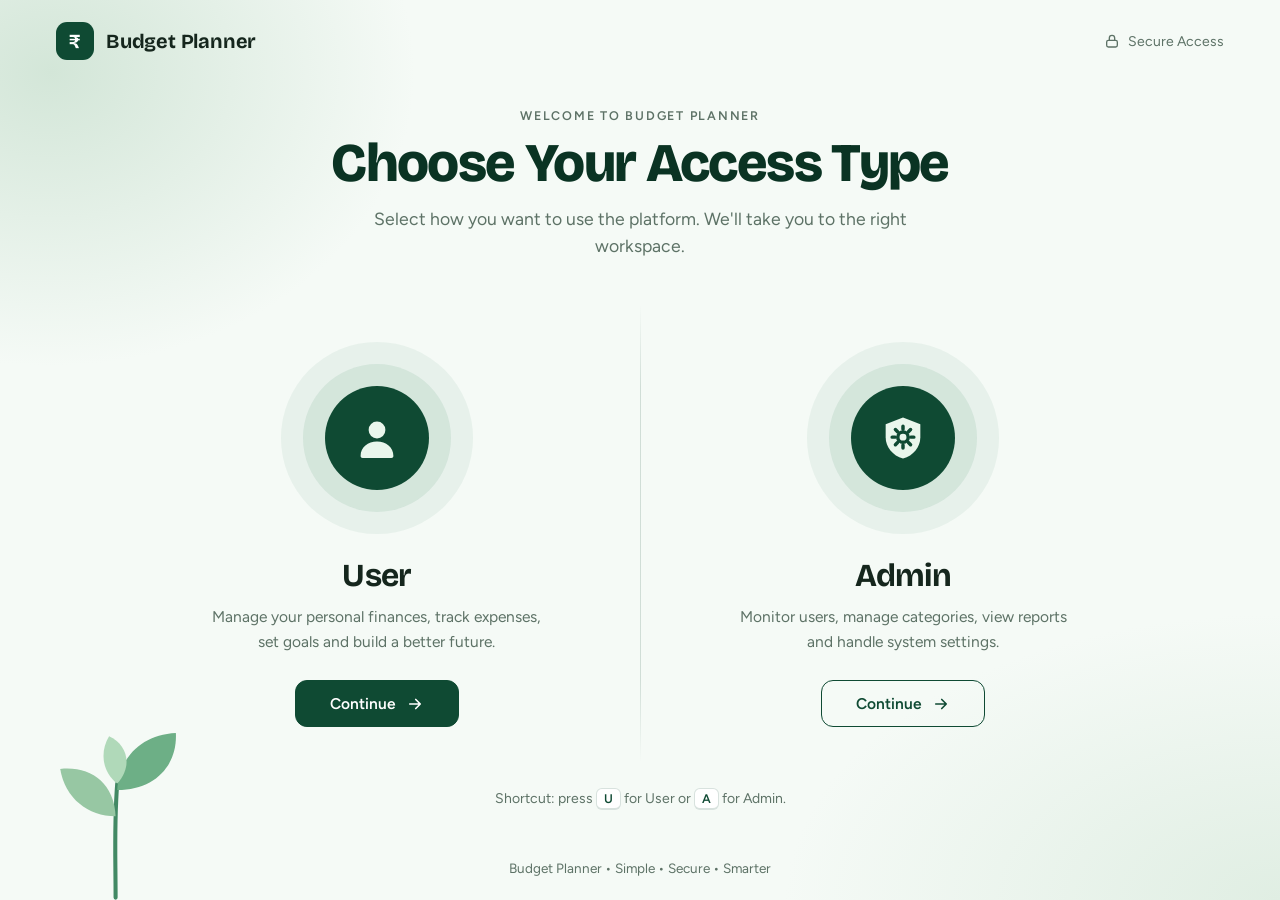
==== index.html @ 02db7a85 "Rename role.html to index.html" ====
<!DOCTYPE html>
<html lang="en">
<head>
  <meta charset="UTF-8" />
  <meta name="viewport" content="width=device-width, initial-scale=1.0" />
  <title>Choose your access type | Budget Planner</title>
  <meta name="description" content="Choose whether to log in to Budget Planner as a user or an admin." />

  <link rel="preconnect" href="https://fonts.googleapis.com" />
  <link rel="preconnect" href="https://fonts.gstatic.com" crossorigin />
  <link href="https://fonts.googleapis.com/css2?family=Bricolage+Grotesque:opsz,wght@12..96,600;12..96,700;12..96,800&family=Figtree:wght@400;500;600&display=swap" rel="stylesheet" />

  <link rel="stylesheet" href="role.css" />
</head>
<body>
  <div class="page">

    <header class="topbar">
      <a class="brand" href="role.html" aria-label="Budget Planner home">
        <span class="brand-mark" aria-hidden="true">₹</span>
        <span class="brand-name">Budget Planner</span>
      </a>

      <p class="secure">
        <svg viewBox="0 0 24 24" width="16" height="16" fill="none" stroke="currentColor" stroke-width="2" stroke-linecap="round" stroke-linejoin="round" aria-hidden="true">
          <rect x="4" y="11" width="16" height="10" rx="2.5" />
          <path d="M8 11V7.5a4 4 0 0 1 8 0V11" />
        </svg>
        Secure Access
      </p>
    </header>

    <main class="stage">
      <section class="intro">
        <p class="welcome">Welcome to Budget Planner</p>
        <h1>Choose Your Access Type</h1>
        <p class="lede">Select how you want to use the platform. We'll take you to the right workspace.</p>
      </section>

      <section class="roles" aria-label="Access types">

        <!-- USER -->
        <article class="role-card" data-role="user" style="--i:0">
          <div class="avatar" aria-hidden="true">
            <span class="ring ring-outer"></span>
            <span class="ring ring-mid"></span>
            <span class="core">
              <svg viewBox="0 0 24 24" width="48" height="48" fill="currentColor">
                <circle cx="12" cy="8" r="4.2" />
                <path d="M3.8 21c0-4.4 3.7-7.2 8.2-7.2s8.2 2.8 8.2 7.2c0 .6-.4 1-1 1H4.8c-.6 0-1-.4-1-1Z" />
              </svg>
            </span>
          </div>

          <span class="status" hidden>Logged in</span>
          <h2>User</h2>
          <p class="desc">Manage your personal finances, track expenses, set goals and build a better future.</p>

          <a class="btn btn-solid" href="user/login.html" data-go="user" data-dashboard="user/dashboard.html">
            Continue
            <svg viewBox="0 0 24 24" width="18" height="18" fill="none" stroke="currentColor" stroke-width="2.2" stroke-linecap="round" stroke-linejoin="round" aria-hidden="true"><path d="M5 12h14M13 6l6 6-6 6" /></svg>
          </a>
        </article>

        <div class="divider" aria-hidden="true"></div>

        <!-- ADMIN -->
        <article class="role-card" data-role="admin" style="--i:1">
          <div class="avatar" aria-hidden="true">
            <span class="ring ring-outer"></span>
            <span class="ring ring-mid"></span>
            <span class="core">
              <svg viewBox="0 0 24 24" width="52" height="52" fill="none" stroke-linecap="round" stroke-linejoin="round">
                <path d="M12 2.5 4 5.6v6c0 4.6 3.2 8.4 8 9.9 4.8-1.5 8-5.3 8-9.9v-6L12 2.5Z" fill="currentColor" stroke="none" />
                <g class="gear" stroke="var(--core-bg)" stroke-width="1.6">
                  <circle cx="12" cy="11.6" r="2.4" />
                  <path d="M12 6.6v1.4M12 15.2v1.4M7 11.6h1.4M15.6 11.6H17M8.5 8.1l1 1M14.5 14.1l1 1M15.5 8.1l-1 1M9.5 14.1l-1 1" />
                </g>
              </svg>
            </span>
          </div>

          <span class="status" hidden>Logged in</span>
          <h2>Admin</h2>
          <p class="desc">Monitor users, manage categories, view reports and handle system settings.</p>

          <a class="btn btn-outline" href="admin/ad.html" data-go="admin" data-dashboard="admin/manager-dashboard.html">
            Continue
            <svg viewBox="0 0 24 24" width="18" height="18" fill="none" stroke="currentColor" stroke-width="2.2" stroke-linecap="round" stroke-linejoin="round" aria-hidden="true"><path d="M5 12h14M13 6l6 6-6 6" /></svg>
          </a>
        </article>

      </section>

      <p class="hint">Shortcut: press <kbd>U</kbd> for User or <kbd>A</kbd> for Admin.</p>
    </main>

    <footer class="foot">
      <p>Budget Planner &bull; Simple &bull; Secure &bull; Smarter</p>
    </footer>

    <!-- Growing sprout, bottom left (decorative) -->
    <svg class="sprout" viewBox="0 0 220 260" fill="none" aria-hidden="true">
      <path class="stem" d="M110 250C110 200 108 160 112 110" stroke="#2f7d55" stroke-width="5" stroke-linecap="round" />
      <path class="leaf leaf-l" d="M110 150C76 150 48 128 42 92c36-4 66 16 68 58Z" fill="#8dc29b" />
      <path class="leaf leaf-r" d="M112 118c2-40 30-68 72-70 2 40-26 70-72 70Z" fill="#5fa77a" />
      <path class="leaf leaf-t" d="M112 110c-18-14-22-38-10-58 22 10 30 36 10 58Z" fill="#a9d6b3" />
    </svg>
  </div>

  <script src="auth.js"></script>
  <script src="role.js"></script>
</body>
</html>
---- role.css ----
/* ==========================================================
   Budget Planner: role.css
   Role selection page
   ========================================================== */

:root {
  --forest: #0f4a33;
  --forest-deep: #0a3323;
  --leaf: #2f7d55;
  --lime: #cdeb8b;
  --mint: #e4efe6;
  --paper: #f5faf6;
  --ink: #15261d;
  --muted: #5d7266;
  --line: rgba(15, 74, 51, 0.16);

  --font-head: "Bricolage Grotesque", "Segoe UI", system-ui, sans-serif;
  --font-body: "Figtree", "Segoe UI", system-ui, sans-serif;

  --ease: cubic-bezier(0.22, 0.8, 0.24, 1);
  --core-bg: var(--forest);
}

*,
*::before,
*::after {
  box-sizing: border-box;
}

body {
  margin: 0;
  font-family: var(--font-body);
  color: var(--ink);
  background:
    radial-gradient(520px 420px at 4% 8%, #d3e6d8 0, transparent 70%),
    radial-gradient(900px 520px at 100% 100%, #e0eee3 0, transparent 55%),
    var(--paper);
  -webkit-font-smoothing: antialiased;
}

h1,
h2,
p {
  margin: 0;
}

/* ---------- Page ---------- */

.page {
  position: relative;
  min-height: 100vh;
  min-height: 100dvh;
  display: grid;
  grid-template-rows: auto 1fr auto;
  overflow: hidden;
  transition: opacity 0.38s var(--ease), transform 0.38s var(--ease);
}

body.leaving .page {
  opacity: 0;
  transform: scale(0.985);
}

/* ---------- Header ---------- */

.topbar {
  position: relative;
  z-index: 2;
  display: flex;
  align-items: center;
  justify-content: space-between;
  padding: 22px clamp(20px, 5vw, 56px);
}

.brand {
  display: inline-flex;
  align-items: center;
  gap: 12px;
  text-decoration: none;
  color: var(--ink);
}

.brand-mark {
  display: grid;
  place-items: center;
  width: 38px;
  height: 38px;
  border-radius: 11px;
  background: var(--forest);
  color: #fff;
  font-family: var(--font-head);
  font-weight: 700;
  font-size: 20px;
}

.brand-name {
  font-family: var(--font-head);
  font-weight: 700;
  font-size: 20px;
  letter-spacing: -0.01em;
}

.secure {
  display: inline-flex;
  align-items: center;
  gap: 8px;
  font-size: 14px;
  color: var(--muted);
}

/* ---------- Intro ---------- */

.stage {
  position: relative;
  z-index: 1;
  display: flex;
  flex-direction: column;
  align-items: center;
  justify-content: center;
  padding: 8px clamp(20px, 5vw, 56px) 32px;
}

.intro {
  text-align: center;
  max-width: 620px;
}

.welcome {
  margin-bottom: 12px;
  font-size: 12.5px;
  font-weight: 600;
  letter-spacing: 0.14em;
  text-transform: uppercase;
  color: var(--muted);
}

.intro h1 {
  font-family: var(--font-head);
  font-weight: 800;
  font-size: clamp(2.1rem, 5vw, 3.4rem);
  line-height: 1.04;
  letter-spacing: -0.03em;
  color: var(--forest-deep);
}

.lede {
  margin-top: 14px;
  font-size: clamp(1rem, 1.6vw, 1.1rem);
  line-height: 1.55;
  color: var(--muted);
}

/* ---------- Role cards ---------- */

.roles {
  --cy: 132px; /* centre of the avatar; the hover fill grows from here */
  width: 100%;
  max-width: 1000px;
  margin-top: clamp(26px, 5vh, 48px);
  display: grid;
  grid-template-columns: 1fr auto 1fr;
  align-items: stretch;
  gap: clamp(12px, 2vw, 28px);
}

.divider {
  width: 1px;
  background: linear-gradient(to bottom, transparent, var(--line) 18%, var(--line) 82%, transparent);
}

.role-card {
  position: relative;
  isolation: isolate;
  overflow: hidden;
  display: flex;
  flex-direction: column;
  align-items: center;
  text-align: center;
  padding: 36px clamp(22px, 3vw, 40px) 34px;
  border-radius: 30px;
  background: transparent;
  border: 1px solid transparent;
  color: var(--ink);
  cursor: pointer;
  transition: color 0.35s var(--ease), border-color 0.35s var(--ease), transform 0.35s var(--ease);
  animation: rise 0.7s var(--ease) both;
  animation-delay: calc(0.15s + var(--i) * 0.12s);
}

/* The one big moment: the card floods with green from the avatar outwards. */
.role-card::before {
  content: "";
  position: absolute;
  inset: 0;
  z-index: -1;
  background: var(--forest);
  clip-path: circle(0% at 50% var(--cy));
  transition: clip-path 0.65s var(--ease);
}

.role-card:hover::before,
.role-card:has(a:focus-visible)::before,
.role-card.is-active::before {
  clip-path: circle(150% at 50% var(--cy));
}

.role-card:hover,
.role-card:has(a:focus-visible),
.role-card.is-active {
  color: #fff;
  border-color: var(--forest);
  transform: translateY(-6px);
}

/* Avatar: concentric rings like the reference */

.avatar {
  position: relative;
  display: grid;
  place-items: center;
  width: 192px;
  height: 192px;
  margin-bottom: 22px;
}

.ring {
  position: absolute;
  border-radius: 50%;
  background: rgba(47, 125, 85, 0.1);
  transition: transform 0.6s var(--ease), background 0.35s var(--ease);
}

.ring-outer {
  inset: 0;
  background: rgba(47, 125, 85, 0.07);
}

.ring-mid {
  inset: 22px;
}

.core {
  --core-bg: var(--forest);
  position: relative;
  display: grid;
  place-items: center;
  width: 104px;
  height: 104px;
  border-radius: 50%;
  background: var(--core-bg);
  color: #e9f6ec;
  transition: background 0.35s var(--ease), color 0.35s var(--ease), transform 0.5s var(--ease);
}

.role-card:hover .ring-outer,
.role-card:has(a:focus-visible) .ring-outer,
.role-card.is-active .ring-outer {
  transform: scale(1.06);
  background: rgba(255, 255, 255, 0.07);
}

.role-card:hover .ring-mid,
.role-card:has(a:focus-visible) .ring-mid,
.role-card.is-active .ring-mid {
  transform: scale(1.05);
  background: rgba(255, 255, 255, 0.12);
}

.role-card:hover .core,
.role-card:has(a:focus-visible) .core,
.role-card.is-active .core {
  --core-bg: var(--lime);
  background: var(--lime);
  color: var(--forest);
  transform: scale(1.06);
}

.gear {
  transform-origin: 12px 11.6px;
  transition: transform 0.9s var(--ease);
}

.role-card:hover .gear,
.role-card:has(a:focus-visible) .gear,
.role-card.is-active .gear {
  transform: rotate(90deg);
}

/* Text */

.status {
  margin-bottom: 8px;
  padding: 3px 12px;
  border-radius: 999px;
  font-size: 12px;
  font-weight: 600;
  background: var(--mint);
  color: var(--forest);
  transition: background 0.35s var(--ease), color 0.35s var(--ease);
}

.role-card:hover .status,
.role-card.is-active .status {
  background: rgba(255, 255, 255, 0.16);
  color: #fff;
}

.role-card h2 {
  font-family: var(--font-head);
  font-weight: 700;
  font-size: 2rem;
  letter-spacing: -0.02em;
}

.desc {
  margin-top: 10px;
  max-width: 34ch;
  font-size: 15.5px;
  line-height: 1.6;
  color: var(--muted);
  transition: color 0.35s var(--ease);
}

.role-card:hover .desc,
.role-card:has(a:focus-visible) .desc,
.role-card.is-active .desc {
  color: rgba(255, 255, 255, 0.82);
}

/* Buttons */

.btn {
  position: static; /* so the ::after below can stretch across the card */
  display: inline-flex;
  align-items: center;
  justify-content: center;
  gap: 10px;
  margin-top: auto;
  padding: 13px 34px;
  border-radius: 12px;
  font-family: var(--font-body);
  font-weight: 600;
  font-size: 15.5px;
  text-decoration: none;
  border: 1.5px solid var(--forest);
  transition: background 0.3s var(--ease), color 0.3s var(--ease), border-color 0.3s var(--ease);
}

.desc + .btn {
  margin-top: 26px;
}

/* Stretched link: the whole card is clickable */
.btn::after {
  content: "";
  position: absolute;
  inset: 0;
  z-index: 2;
}

.btn svg {
  transition: transform 0.3s var(--ease);
}

.btn-solid {
  background: var(--forest);
  color: #fff;
}

.btn-outline {
  background: transparent;
  color: var(--forest);
}

.role-card:hover .btn,
.role-card:has(a:focus-visible) .btn,
.role-card.is-active .btn {
  background: var(--lime);
  border-color: var(--lime);
  color: var(--forest-deep);
}

.role-card:hover .btn svg {
  transform: translateX(4px);
}

.btn:focus-visible {
  outline: 3px solid #9bd39f;
  outline-offset: 4px;
}

/* ---------- Hint + footer ---------- */

.hint {
  margin-top: 26px;
  font-size: 14px;
  color: var(--muted);
}

kbd {
  display: inline-block;
  min-width: 24px;
  padding: 2px 7px;
  border-radius: 6px;
  border: 1px solid var(--line);
  border-bottom-width: 2px;
  background: #fff;
  font: 600 12.5px var(--font-body);
  text-align: center;
  color: var(--forest);
}

.foot {
  position: relative;
  z-index: 1;
  padding: 0 20px 24px;
  text-align: center;
  font-size: 13.5px;
  color: var(--muted);
}

/* ---------- Sprout (draws once on load) ---------- */

.sprout {
  position: absolute;
  left: clamp(-30px, 2vw, 40px);
  bottom: -6px;
  width: clamp(110px, 14vw, 200px);
  height: auto;
  pointer-events: none;
  opacity: 0.9;
}

.stem {
  stroke-dasharray: 260;
  stroke-dashoffset: 260;
  animation: draw 1.4s 0.3s var(--ease) forwards;
}

.leaf {
  opacity: 0;
  transform-box: fill-box;
  animation: unfurl 0.7s var(--ease) forwards;
}

.leaf-l { animation-delay: 1.2s; transform-origin: 100% 100%; }
.leaf-r { animation-delay: 1.4s; transform-origin: 0% 100%; }
.leaf-t { animation-delay: 1.6s; transform-origin: 50% 100%; }

@keyframes draw {
  to { stroke-dashoffset: 0; }
}

@keyframes unfurl {
  from { opacity: 0; transform: scale(0.2); }
  to   { opacity: 1; transform: scale(1); }
}

@keyframes rise {
  from { opacity: 0; transform: translateY(22px); }
  to   { opacity: 1; transform: translateY(0); }
}

/* ---------- Responsive ---------- */

@media (max-width: 820px) {
  .roles {
    grid-template-columns: 1fr;
    max-width: 480px;
  }

  .divider,
  .hint,
  .sprout {
    display: none;
  }
}

@media (max-width: 480px) {
  .secure {
    font-size: 13px;
  }

  .avatar {
    width: 160px;
    height: 160px;
  }

  .ring-mid { inset: 18px; }

  .core {
    width: 88px;
    height: 88px;
  }

  .roles {
    --cy: 116px;
  }
}

/* ---------- Reduced motion ---------- */

@media (prefers-reduced-motion: reduce) {
  *,
  *::before,
  *::after {
    animation-duration: 0.01ms !important;
    animation-delay: 0ms !important;
    transition-duration: 0.01ms !important;
  }

  .stem { stroke-dashoffset: 0; }
  .leaf { opacity: 1; }
}
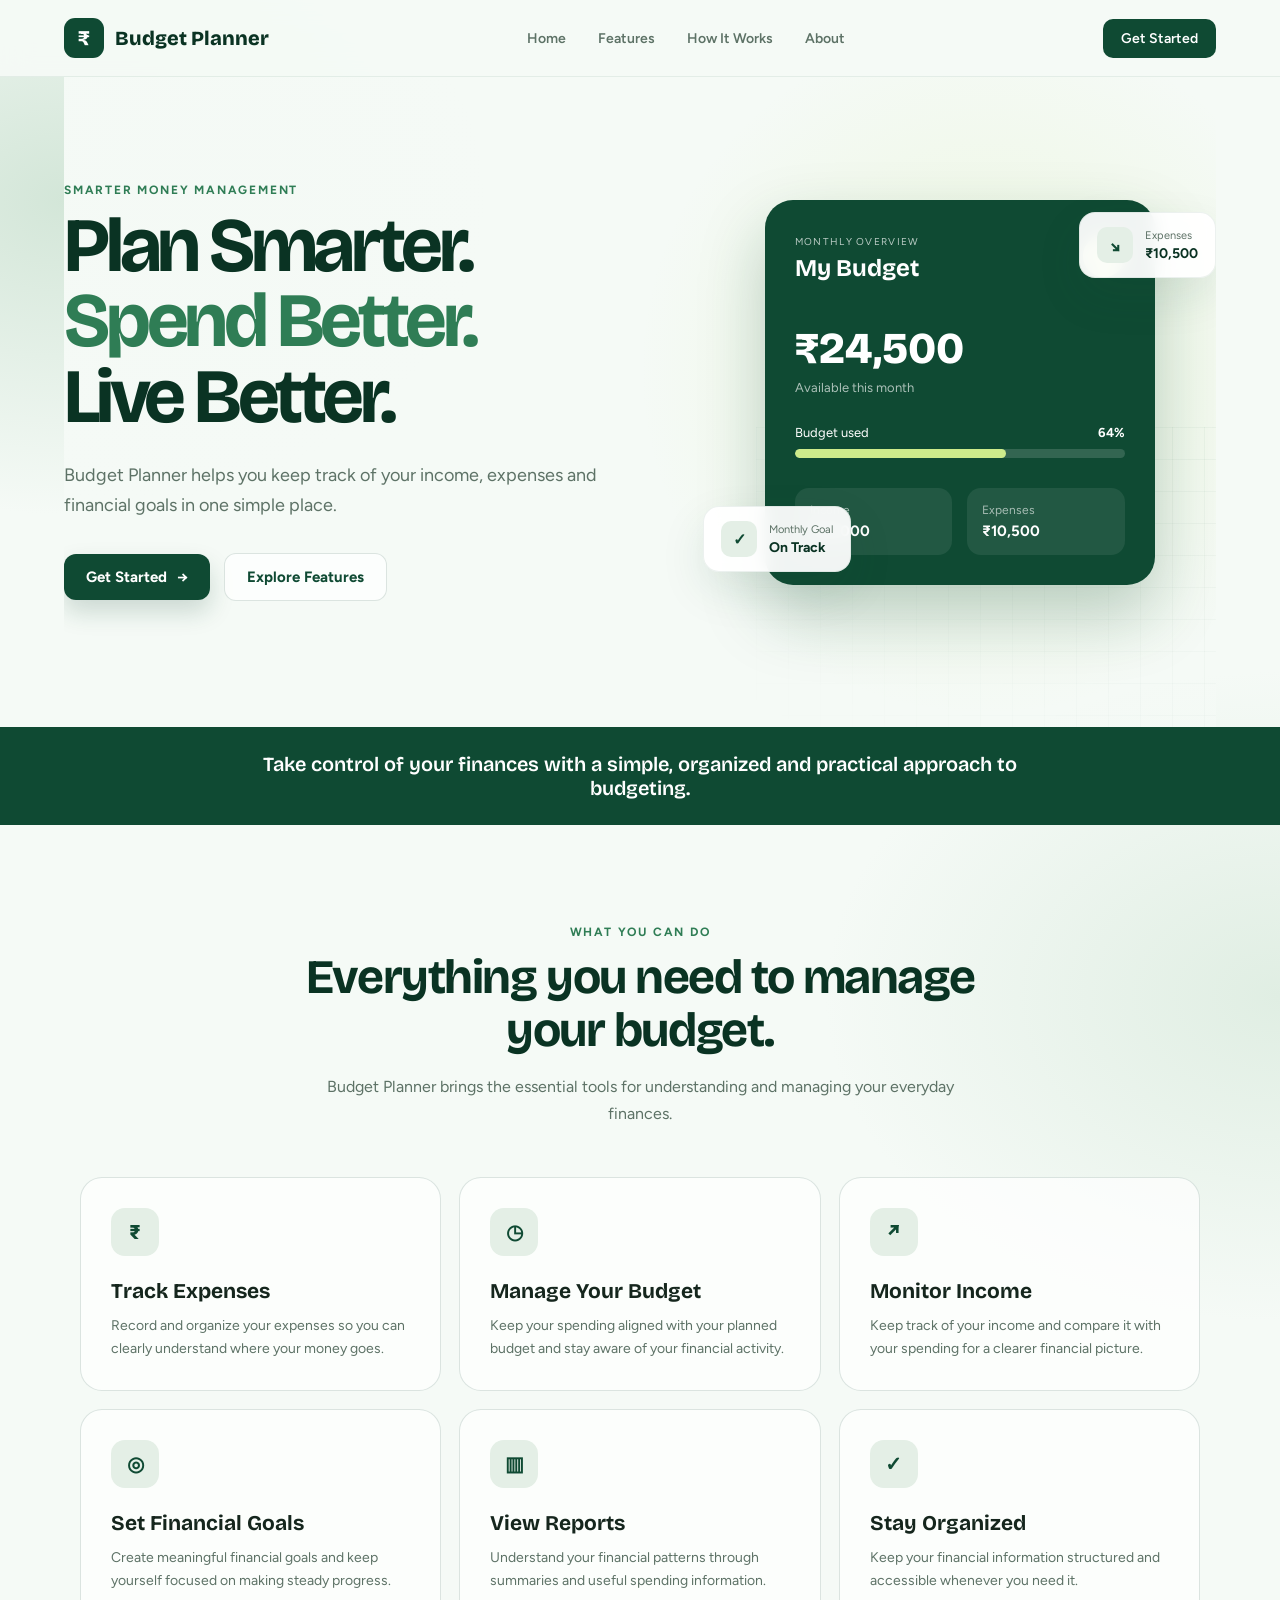
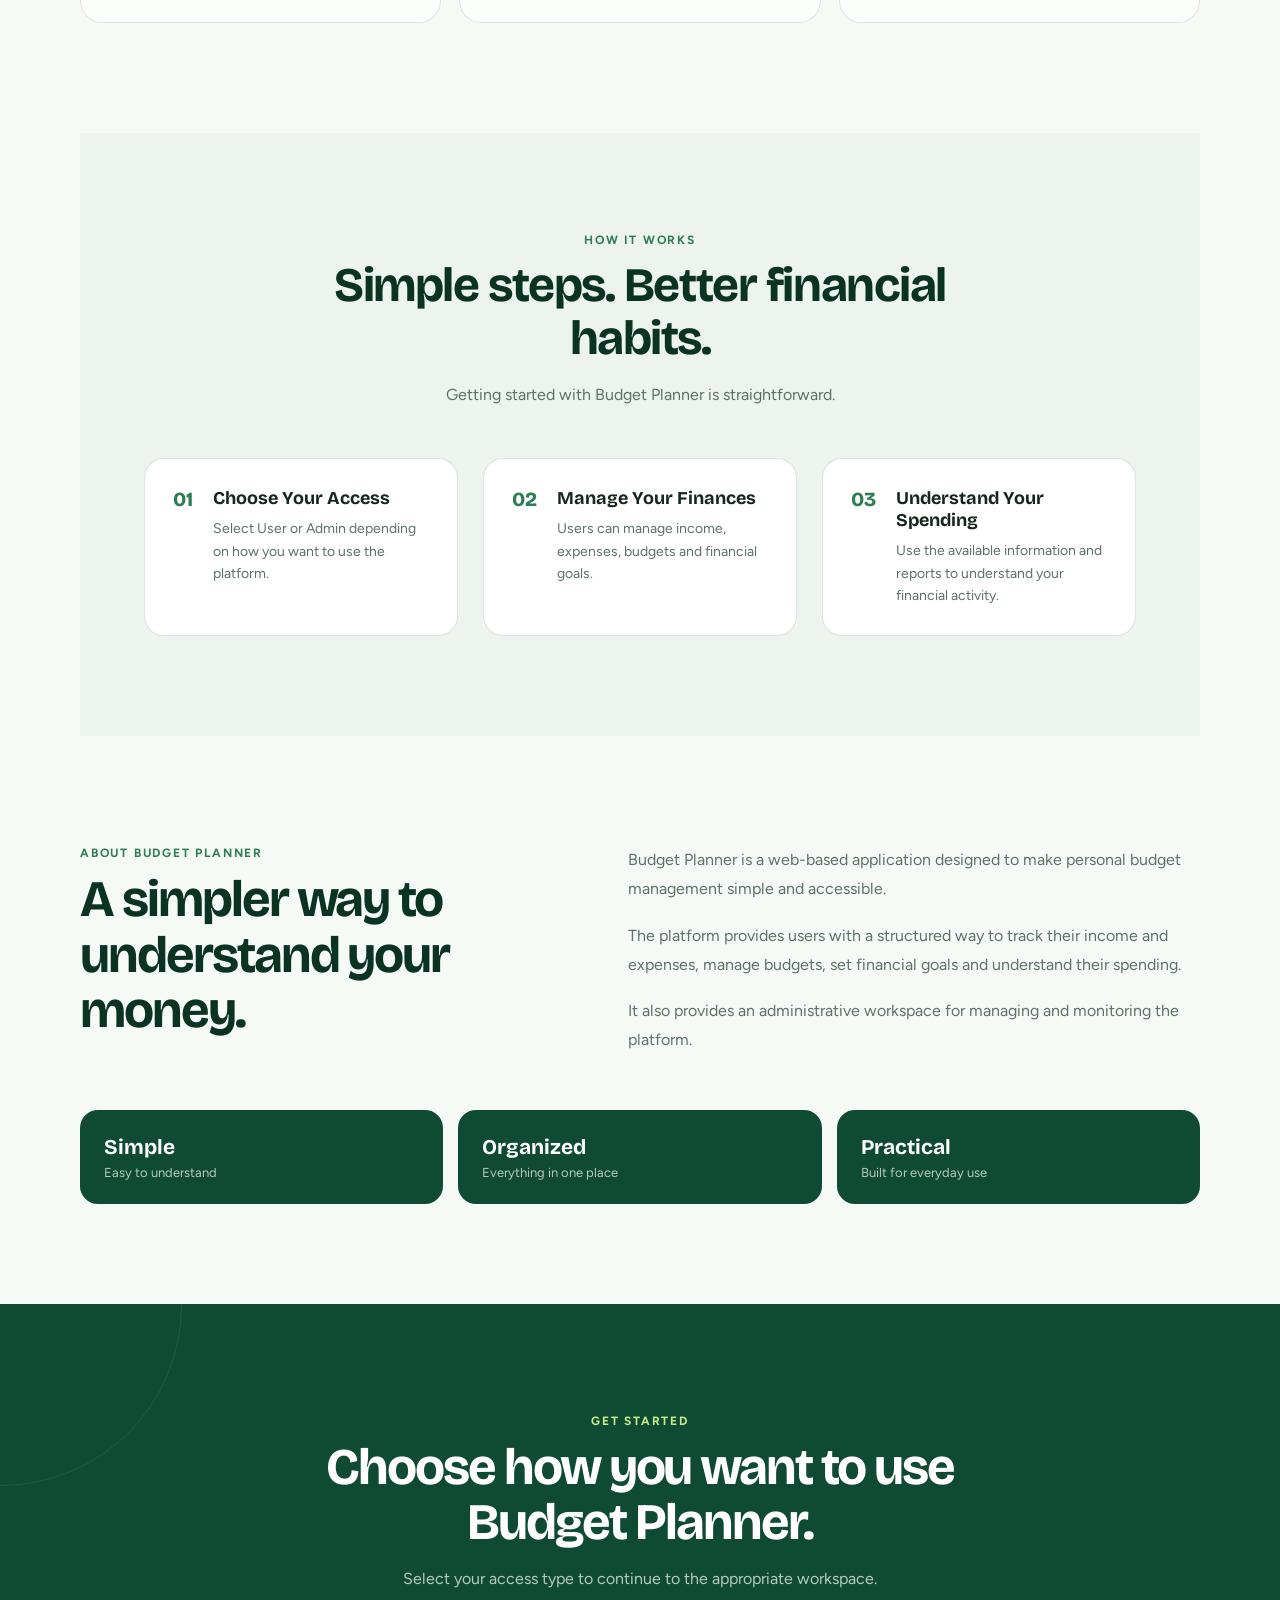
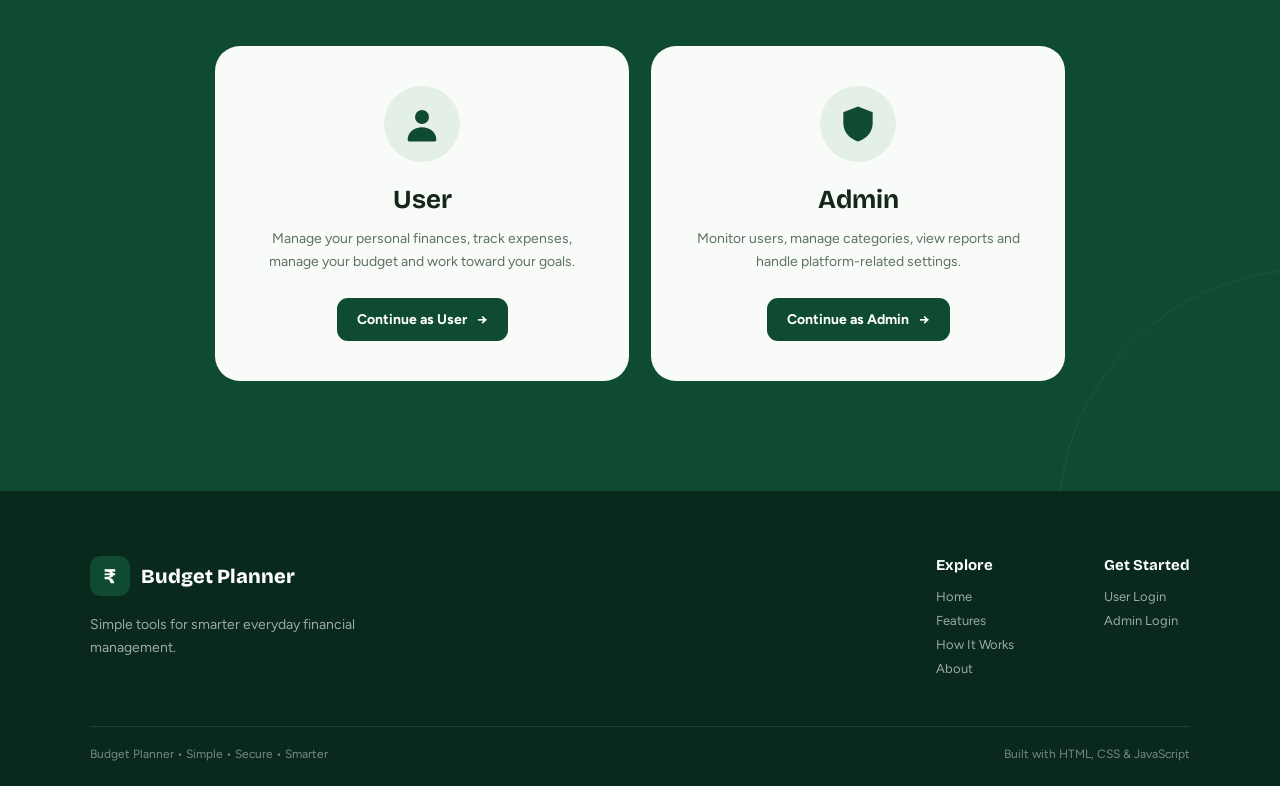
==== commit 8aefdeab: "Update Budget Planner landing page" ====
--- a/index.html
+++ b/index.html
@@ -3,112 +3,589 @@
 <head>
   <meta charset="UTF-8" />
   <meta name="viewport" content="width=device-width, initial-scale=1.0" />
-  <title>Choose your access type | Budget Planner</title>
-  <meta name="description" content="Choose whether to log in to Budget Planner as a user or an admin." />
+
+  <title>Budget Planner | Manage Your Money Smarter</title>
+
+  <meta
+    name="description"
+    content="Budget Planner helps you track expenses, manage your budget, set financial goals and understand your spending."
+  />
 
   <link rel="preconnect" href="https://fonts.googleapis.com" />
   <link rel="preconnect" href="https://fonts.gstatic.com" crossorigin />
-  <link href="https://fonts.googleapis.com/css2?family=Bricolage+Grotesque:opsz,wght@12..96,600;12..96,700;12..96,800&family=Figtree:wght@400;500;600&display=swap" rel="stylesheet" />
+
+  <link
+    href="https://fonts.googleapis.com/css2?family=Bricolage+Grotesque:opsz,wght@12..96,600;12..96,700;12..96,800&family=Figtree:wght@400;500;600;700&display=swap"
+    rel="stylesheet"
+  />
 
   <link rel="stylesheet" href="role.css" />
 </head>
+
 <body>
+
   <div class="page">
 
+    <!-- ================= HEADER ================= -->
+
     <header class="topbar">
-      <a class="brand" href="role.html" aria-label="Budget Planner home">
-        <span class="brand-mark" aria-hidden="true">₹</span>
+
+      <a class="brand" href="#home" aria-label="Budget Planner home">
+        <span class="brand-mark">₹</span>
         <span class="brand-name">Budget Planner</span>
       </a>
 
-      <p class="secure">
-        <svg viewBox="0 0 24 24" width="16" height="16" fill="none" stroke="currentColor" stroke-width="2" stroke-linecap="round" stroke-linejoin="round" aria-hidden="true">
-          <rect x="4" y="11" width="16" height="10" rx="2.5" />
-          <path d="M8 11V7.5a4 4 0 0 1 8 0V11" />
-        </svg>
-        Secure Access
-      </p>
+      <nav class="nav" aria-label="Main navigation">
+        <a href="#home">Home</a>
+        <a href="#features">Features</a>
+        <a href="#how-it-works">How It Works</a>
+        <a href="#about">About</a>
+      </nav>
+
+      <a href="#get-started" class="nav-button">
+        Get Started
+      </a>
+
     </header>
 
-    <main class="stage">
-      <section class="intro">
-        <p class="welcome">Welcome to Budget Planner</p>
-        <h1>Choose Your Access Type</h1>
-        <p class="lede">Select how you want to use the platform. We'll take you to the right workspace.</p>
+
+    <!-- ================= HERO ================= -->
+
+    <main>
+
+      <section class="hero" id="home">
+
+        <div class="hero-content">
+
+          <p class="eyebrow">SMARTER MONEY MANAGEMENT</p>
+
+          <h1>
+            Plan Smarter.
+            <span>Spend Better.</span>
+            Live Better.
+          </h1>
+
+          <p class="hero-text">
+            Budget Planner helps you keep track of your income,
+            expenses and financial goals in one simple place.
+          </p>
+
+          <div class="hero-buttons">
+
+            <a href="#get-started" class="btn btn-primary">
+              Get Started
+              <span>→</span>
+            </a>
+
+            <a href="#features" class="btn btn-secondary">
+              Explore Features
+            </a>
+
+          </div>
+
+        </div>
+
+
+        <!-- HERO VISUAL -->
+
+        <div class="hero-visual">
+
+          <div class="visual-card main-card">
+
+            <div class="visual-header">
+              <div>
+                <span class="small-label">MONTHLY OVERVIEW</span>
+                <h3>My Budget</h3>
+              </div>
+
+              <span class="visual-icon">₹</span>
+            </div>
+
+            <div class="amount">
+              ₹24,500
+            </div>
+
+            <p class="amount-label">
+              Available this month
+            </p>
+
+            <div class="progress-area">
+
+              <div class="progress-info">
+                <span>Budget used</span>
+                <strong>64%</strong>
+              </div>
+
+              <div class="progress-bar">
+                <span></span>
+              </div>
+
+            </div>
+
+            <div class="mini-stats">
+
+              <div>
+                <span>Income</span>
+                <strong>₹35,000</strong>
+              </div>
+
+              <div>
+                <span>Expenses</span>
+                <strong>₹10,500</strong>
+              </div>
+
+            </div>
+
+          </div>
+
+
+          <div class="floating-card expense-card">
+            <span class="floating-icon">↘</span>
+
+            <div>
+              <small>Expenses</small>
+              <strong>₹10,500</strong>
+            </div>
+          </div>
+
+
+          <div class="floating-card goal-card">
+            <span class="floating-icon">✓</span>
+
+            <div>
+              <small>Monthly Goal</small>
+              <strong>On Track</strong>
+            </div>
+          </div>
+
+        </div>
+
       </section>
 
-      <section class="roles" aria-label="Access types">
-
-        <!-- USER -->
-        <article class="role-card" data-role="user" style="--i:0">
-          <div class="avatar" aria-hidden="true">
-            <span class="ring ring-outer"></span>
-            <span class="ring ring-mid"></span>
-            <span class="core">
-              <svg viewBox="0 0 24 24" width="48" height="48" fill="currentColor">
-                <circle cx="12" cy="8" r="4.2" />
-                <path d="M3.8 21c0-4.4 3.7-7.2 8.2-7.2s8.2 2.8 8.2 7.2c0 .6-.4 1-1 1H4.8c-.6 0-1-.4-1-1Z" />
+
+      <!-- ================= INTRO STRIP ================= -->
+
+      <section class="intro-strip">
+
+        <p>
+          Take control of your finances with a simple,
+          organized and practical approach to budgeting.
+        </p>
+
+      </section>
+
+
+      <!-- ================= FEATURES ================= -->
+
+      <section class="section features-section" id="features">
+
+        <div class="section-heading">
+
+          <p class="eyebrow">WHAT YOU CAN DO</p>
+
+          <h2>
+            Everything you need to manage your budget.
+          </h2>
+
+          <p>
+            Budget Planner brings the essential tools for
+            understanding and managing your everyday finances.
+          </p>
+
+        </div>
+
+
+        <div class="feature-grid">
+
+          <article class="feature-card">
+
+            <div class="feature-icon">₹</div>
+
+            <h3>Track Expenses</h3>
+
+            <p>
+              Record and organize your expenses so you can
+              clearly understand where your money goes.
+            </p>
+
+          </article>
+
+
+          <article class="feature-card">
+
+            <div class="feature-icon">◷</div>
+
+            <h3>Manage Your Budget</h3>
+
+            <p>
+              Keep your spending aligned with your planned
+              budget and stay aware of your financial activity.
+            </p>
+
+          </article>
+
+
+          <article class="feature-card">
+
+            <div class="feature-icon">↗</div>
+
+            <h3>Monitor Income</h3>
+
+            <p>
+              Keep track of your income and compare it with
+              your spending for a clearer financial picture.
+            </p>
+
+          </article>
+
+
+          <article class="feature-card">
+
+            <div class="feature-icon">◎</div>
+
+            <h3>Set Financial Goals</h3>
+
+            <p>
+              Create meaningful financial goals and keep
+              yourself focused on making steady progress.
+            </p>
+
+          </article>
+
+
+          <article class="feature-card">
+
+            <div class="feature-icon">▥</div>
+
+            <h3>View Reports</h3>
+
+            <p>
+              Understand your financial patterns through
+              summaries and useful spending information.
+            </p>
+
+          </article>
+
+
+          <article class="feature-card">
+
+            <div class="feature-icon">✓</div>
+
+            <h3>Stay Organized</h3>
+
+            <p>
+              Keep your financial information structured and
+              accessible whenever you need it.
+            </p>
+
+          </article>
+
+        </div>
+
+      </section>
+
+
+      <!-- ================= HOW IT WORKS ================= -->
+
+      <section class="section how-section" id="how-it-works">
+
+        <div class="section-heading">
+
+          <p class="eyebrow">HOW IT WORKS</p>
+
+          <h2>
+            Simple steps. Better financial habits.
+          </h2>
+
+          <p>
+            Getting started with Budget Planner is straightforward.
+          </p>
+
+        </div>
+
+
+        <div class="steps">
+
+          <div class="step">
+
+            <span class="step-number">01</span>
+
+            <div>
+              <h3>Choose Your Access</h3>
+
+              <p>
+                Select User or Admin depending on how
+                you want to use the platform.
+              </p>
+            </div>
+
+          </div>
+
+
+          <div class="step">
+
+            <span class="step-number">02</span>
+
+            <div>
+              <h3>Manage Your Finances</h3>
+
+              <p>
+                Users can manage income, expenses,
+                budgets and financial goals.
+              </p>
+            </div>
+
+          </div>
+
+
+          <div class="step">
+
+            <span class="step-number">03</span>
+
+            <div>
+              <h3>Understand Your Spending</h3>
+
+              <p>
+                Use the available information and reports
+                to understand your financial activity.
+              </p>
+            </div>
+
+          </div>
+
+        </div>
+
+      </section>
+
+
+      <!-- ================= ABOUT ================= -->
+
+      <section class="section about-section" id="about">
+
+        <div class="about-content">
+
+          <div class="about-title">
+
+            <p class="eyebrow">ABOUT BUDGET PLANNER</p>
+
+            <h2>
+              A simpler way to understand your money.
+            </h2>
+
+          </div>
+
+
+          <div class="about-text">
+
+            <p>
+              Budget Planner is a web-based application designed
+              to make personal budget management simple and
+              accessible.
+            </p>
+
+            <p>
+              The platform provides users with a structured way
+              to track their income and expenses, manage budgets,
+              set financial goals and understand their spending.
+            </p>
+
+            <p>
+              It also provides an administrative workspace for
+              managing and monitoring the platform.
+            </p>
+
+          </div>
+
+        </div>
+
+
+        <div class="about-highlight">
+
+          <div>
+            <strong>Simple</strong>
+            <span>Easy to understand</span>
+          </div>
+
+          <div>
+            <strong>Organized</strong>
+            <span>Everything in one place</span>
+          </div>
+
+          <div>
+            <strong>Practical</strong>
+            <span>Built for everyday use</span>
+          </div>
+
+        </div>
+
+      </section>
+
+
+      <!-- ================= GET STARTED ================= -->
+
+      <section class="get-started" id="get-started">
+
+        <div class="get-started-heading">
+
+          <p class="eyebrow">GET STARTED</p>
+
+          <h2>
+            Choose how you want to use Budget Planner.
+          </h2>
+
+          <p>
+            Select your access type to continue to the
+            appropriate workspace.
+          </p>
+
+        </div>
+
+
+        <div class="access-grid">
+
+          <!-- USER -->
+
+          <article class="access-card">
+
+            <div class="access-icon user-icon">
+              <svg
+                viewBox="0 0 24 24"
+                width="42"
+                height="42"
+                fill="currentColor"
+                aria-hidden="true"
+              >
+                <circle cx="12" cy="8" r="4" />
+
+                <path
+                  d="M3.8 21c0-4.4 3.7-7.2 8.2-7.2s8.2 2.8 8.2 7.2c0 .6-.4 1-1 1H4.8c-.6 0-1-.4-1-1Z"
+                />
               </svg>
+            </div>
+
+            <h3>User</h3>
+
+            <p>
+              Manage your personal finances, track expenses,
+              manage your budget and work toward your goals.
+            </p>
+
+            <a href="user/login.html" class="access-button">
+              Continue as User
+              <span>→</span>
+            </a>
+
+          </article>
+
+
+          <!-- ADMIN -->
+
+          <article class="access-card">
+
+            <div class="access-icon admin-icon">
+              <svg
+                viewBox="0 0 24 24"
+                width="44"
+                height="44"
+                fill="currentColor"
+                aria-hidden="true"
+              >
+                <path
+                  d="M12 2.5 4 5.6v6c0 4.6 3.2 8.4 8 9.9 4.8-1.5 8-5.3 8-9.9v-6L12 2.5Z"
+                />
+              </svg>
+            </div>
+
+            <h3>Admin</h3>
+
+            <p>
+              Monitor users, manage categories, view reports
+              and handle platform-related settings.
+            </p>
+
+            <a href="admin/ad.html" class="access-button">
+              Continue as Admin
+              <span>→</span>
+            </a>
+
+          </article>
+
+        </div>
+
+      </section>
+
+    </main>
+
+
+    <!-- ================= FOOTER ================= -->
+
+    <footer class="footer">
+
+      <div class="footer-main">
+
+        <div class="footer-brand">
+
+          <a class="brand" href="#home">
+
+            <span class="brand-mark">₹</span>
+
+            <span class="brand-name">
+              Budget Planner
             </span>
-          </div>
-
-          <span class="status" hidden>Logged in</span>
-          <h2>User</h2>
-          <p class="desc">Manage your personal finances, track expenses, set goals and build a better future.</p>
-
-          <a class="btn btn-solid" href="user/login.html" data-go="user" data-dashboard="user/dashboard.html">
-            Continue
-            <svg viewBox="0 0 24 24" width="18" height="18" fill="none" stroke="currentColor" stroke-width="2.2" stroke-linecap="round" stroke-linejoin="round" aria-hidden="true"><path d="M5 12h14M13 6l6 6-6 6" /></svg>
+
           </a>
-        </article>
-
-        <div class="divider" aria-hidden="true"></div>
-
-        <!-- ADMIN -->
-        <article class="role-card" data-role="admin" style="--i:1">
-          <div class="avatar" aria-hidden="true">
-            <span class="ring ring-outer"></span>
-            <span class="ring ring-mid"></span>
-            <span class="core">
-              <svg viewBox="0 0 24 24" width="52" height="52" fill="none" stroke-linecap="round" stroke-linejoin="round">
-                <path d="M12 2.5 4 5.6v6c0 4.6 3.2 8.4 8 9.9 4.8-1.5 8-5.3 8-9.9v-6L12 2.5Z" fill="currentColor" stroke="none" />
-                <g class="gear" stroke="var(--core-bg)" stroke-width="1.6">
-                  <circle cx="12" cy="11.6" r="2.4" />
-                  <path d="M12 6.6v1.4M12 15.2v1.4M7 11.6h1.4M15.6 11.6H17M8.5 8.1l1 1M14.5 14.1l1 1M15.5 8.1l-1 1M9.5 14.1l-1 1" />
-                </g>
-              </svg>
-            </span>
-          </div>
-
-          <span class="status" hidden>Logged in</span>
-          <h2>Admin</h2>
-          <p class="desc">Monitor users, manage categories, view reports and handle system settings.</p>
-
-          <a class="btn btn-outline" href="admin/ad.html" data-go="admin" data-dashboard="admin/manager-dashboard.html">
-            Continue
-            <svg viewBox="0 0 24 24" width="18" height="18" fill="none" stroke="currentColor" stroke-width="2.2" stroke-linecap="round" stroke-linejoin="round" aria-hidden="true"><path d="M5 12h14M13 6l6 6-6 6" /></svg>
-          </a>
-        </article>
-
-      </section>
-
-      <p class="hint">Shortcut: press <kbd>U</kbd> for User or <kbd>A</kbd> for Admin.</p>
-    </main>
-
-    <footer class="foot">
-      <p>Budget Planner &bull; Simple &bull; Secure &bull; Smarter</p>
+
+          <p>
+            Simple tools for smarter everyday
+            financial management.
+          </p>
+
+        </div>
+
+
+        <div class="footer-links">
+
+          <div>
+            <h4>Explore</h4>
+
+            <a href="#home">Home</a>
+            <a href="#features">Features</a>
+            <a href="#how-it-works">How It Works</a>
+            <a href="#about">About</a>
+          </div>
+
+
+          <div>
+            <h4>Get Started</h4>
+
+            <a href="user/login.html">User Login</a>
+            <a href="admin/ad.html">Admin Login</a>
+          </div>
+
+        </div>
+
+      </div>
+
+
+      <div class="footer-bottom">
+
+        <p>
+          Budget Planner • Simple • Secure • Smarter
+        </p>
+
+        <p>
+          Built with HTML, CSS & JavaScript
+        </p>
+
+      </div>
+
     </footer>
 
-    <!-- Growing sprout, bottom left (decorative) -->
-    <svg class="sprout" viewBox="0 0 220 260" fill="none" aria-hidden="true">
-      <path class="stem" d="M110 250C110 200 108 160 112 110" stroke="#2f7d55" stroke-width="5" stroke-linecap="round" />
-      <path class="leaf leaf-l" d="M110 150C76 150 48 128 42 92c36-4 66 16 68 58Z" fill="#8dc29b" />
-      <path class="leaf leaf-r" d="M112 118c2-40 30-68 72-70 2 40-26 70-72 70Z" fill="#5fa77a" />
-      <path class="leaf leaf-t" d="M112 110c-18-14-22-38-10-58 22 10 30 36 10 58Z" fill="#a9d6b3" />
-    </svg>
   </div>
+
 
   <script src="auth.js"></script>
   <script src="role.js"></script>
+
 </body>
-</html>
+</html>
--- a/role.css
+++ b/role.css
@@ -1,6 +1,7 @@
 /* ==========================================================
-   Budget Planner: role.css
-   Role selection page
+   BUDGET PLANNER
+   Landing Page Styles
+   Green + Cream Finance Theme
    ========================================================== */
 
 :root {
@@ -8,507 +9,1371 @@
   --forest-deep: #0a3323;
   --leaf: #2f7d55;
   --lime: #cdeb8b;
+
+  --paper: #f5faf6;
+  --white: #ffffff;
   --mint: #e4efe6;
-  --paper: #f5faf6;
+
   --ink: #15261d;
   --muted: #5d7266;
-  --line: rgba(15, 74, 51, 0.16);
-
-  --font-head: "Bricolage Grotesque", "Segoe UI", system-ui, sans-serif;
-  --font-body: "Figtree", "Segoe UI", system-ui, sans-serif;
-
-  --ease: cubic-bezier(0.22, 0.8, 0.24, 1);
-  --core-bg: var(--forest);
-}
-
-*,
-*::before,
-*::after {
+  --line: rgba(15, 74, 51, 0.14);
+
+  --font-head: "Bricolage Grotesque", "Segoe UI", sans-serif;
+  --font-body: "Figtree", "Segoe UI", sans-serif;
+
+  --shadow: 0 18px 45px rgba(15, 74, 51, 0.10);
+  --shadow-hover: 0 25px 55px rgba(15, 74, 51, 0.16);
+}
+
+
+/* ==========================================================
+   RESET
+   ========================================================== */
+
+* {
   box-sizing: border-box;
+  margin: 0;
+  padding: 0;
+}
+
+html {
+  scroll-behavior: smooth;
 }
 
 body {
-  margin: 0;
   font-family: var(--font-body);
   color: var(--ink);
+
   background:
-    radial-gradient(520px 420px at 4% 8%, #d3e6d8 0, transparent 70%),
-    radial-gradient(900px 520px at 100% 100%, #e0eee3 0, transparent 55%),
+    radial-gradient(
+      600px 450px at 5% 5%,
+      #d3e6d8 0,
+      transparent 70%
+    ),
+    radial-gradient(
+      700px 500px at 100% 25%,
+      #e0eee3 0,
+      transparent 65%
+    ),
     var(--paper);
+
   -webkit-font-smoothing: antialiased;
 }
 
-h1,
-h2,
-p {
-  margin: 0;
-}
-
-/* ---------- Page ---------- */
+a {
+  color: inherit;
+}
 
 .page {
-  position: relative;
   min-height: 100vh;
-  min-height: 100dvh;
-  display: grid;
-  grid-template-rows: auto 1fr auto;
-  overflow: hidden;
-  transition: opacity 0.38s var(--ease), transform 0.38s var(--ease);
-}
-
-body.leaving .page {
-  opacity: 0;
-  transform: scale(0.985);
-}
-
-/* ---------- Header ---------- */
+}
+
+
+/* ==========================================================
+   HEADER
+   ========================================================== */
 
 .topbar {
-  position: relative;
-  z-index: 2;
+  position: sticky;
+  top: 0;
+  z-index: 100;
+
   display: flex;
   align-items: center;
   justify-content: space-between;
-  padding: 22px clamp(20px, 5vw, 56px);
+
+  padding: 18px clamp(20px, 5vw, 70px);
+
+  background: rgba(245, 250, 246, 0.94);
+  backdrop-filter: blur(14px);
+
+  border-bottom: 1px solid rgba(15, 74, 51, 0.08);
 }
 
 .brand {
   display: inline-flex;
   align-items: center;
-  gap: 12px;
+  gap: 11px;
+
   text-decoration: none;
-  color: var(--ink);
 }
 
 .brand-mark {
   display: grid;
   place-items: center;
-  width: 38px;
-  height: 38px;
+
+  width: 40px;
+  height: 40px;
+
   border-radius: 11px;
+
   background: var(--forest);
-  color: #fff;
-  font-family: var(--font-head);
+  color: white;
+
+  font-family: var(--font-head);
+  font-size: 21px;
+  font-weight: 800;
+}
+
+.brand-name {
+  font-family: var(--font-head);
+  font-size: 20px;
+  font-weight: 800;
+  color: var(--forest-deep);
+}
+
+.nav {
+  display: flex;
+  align-items: center;
+  gap: 32px;
+}
+
+.nav a {
+  text-decoration: none;
+
+  font-size: 14px;
+  font-weight: 600;
+
+  color: var(--muted);
+
+  transition: color 0.25s ease;
+}
+
+.nav a:hover {
+  color: var(--forest);
+}
+
+.nav-button {
+  padding: 11px 18px;
+
+  border-radius: 10px;
+
+  background: var(--forest);
+  color: white;
+
+  text-decoration: none;
+
+  font-size: 14px;
+  font-weight: 600;
+
+  transition:
+    transform 0.25s ease,
+    background 0.25s ease;
+}
+
+.nav-button:hover {
+  background: var(--forest-deep);
+  transform: translateY(-2px);
+}
+
+
+/* ==========================================================
+   GENERAL
+   ========================================================== */
+
+.eyebrow {
+  margin-bottom: 12px;
+
+  color: var(--leaf);
+
+  font-size: 12px;
   font-weight: 700;
-  font-size: 20px;
-}
-
-.brand-name {
-  font-family: var(--font-head);
-  font-weight: 700;
-  font-size: 20px;
-  letter-spacing: -0.01em;
-}
-
-.secure {
+
+  letter-spacing: 0.15em;
+  text-transform: uppercase;
+}
+
+.section {
+  width: min(1120px, 90%);
+  margin: 0 auto;
+  padding: 100px 0;
+}
+
+.section-heading {
+  max-width: 680px;
+  margin: 0 auto 50px;
+
+  text-align: center;
+}
+
+.section-heading h2 {
+  margin-bottom: 16px;
+
+  font-family: var(--font-head);
+
+  color: var(--forest-deep);
+
+  font-size: clamp(2rem, 4vw, 3rem);
+  line-height: 1.1;
+  letter-spacing: -0.03em;
+}
+
+.section-heading p:last-child {
+  color: var(--muted);
+
+  font-size: 16px;
+  line-height: 1.7;
+}
+
+
+/* ==========================================================
+   HERO
+   ========================================================== */
+
+.hero {
+  position: relative;
+
+  width: min(1200px, 90%);
+
+  min-height: 650px;
+
+  margin: 0 auto;
+
+  display: grid;
+  grid-template-columns: 1fr 0.9fr;
+
+  align-items: center;
+
+  gap: 70px;
+
+  padding: 80px 0 100px;
+
+  overflow: hidden;
+
+  /*
+     Finance-related background.
+     The cream overlay keeps the original
+     Budget Planner theme while allowing
+     the finance image to remain visible.
+  */
+
+  background:
+    linear-gradient(
+      90deg,
+      rgba(245, 250, 246, 0.99) 0%,
+      rgba(245, 250, 246, 0.95) 34%,
+      rgba(245, 250, 246, 0.80) 68%,
+      rgba(245, 250, 246, 0.70) 100%
+    ),
+    url("https://images.unsplash.com/photo-1554224155-8d04cb21cd6c?auto=format&fit=crop&w=1800&q=80");
+
+  background-size: cover;
+  background-position: center;
+}
+
+
+/* soft green layer */
+
+.hero::before {
+  content: "";
+
+  position: absolute;
+  inset: 0;
+
+  background:
+    radial-gradient(
+      circle at 80% 45%,
+      rgba(205, 235, 139, 0.22),
+      transparent 35%
+    );
+
+  pointer-events: none;
+}
+
+
+/* subtle finance grid */
+
+.hero::after {
+  content: "";
+
+  position: absolute;
+
+  width: 500px;
+  height: 300px;
+
+  right: -40px;
+  bottom: 0;
+
+  background-image:
+    linear-gradient(
+      rgba(15, 74, 51, 0.045) 1px,
+      transparent 1px
+    ),
+    linear-gradient(
+      90deg,
+      rgba(15, 74, 51, 0.045) 1px,
+      transparent 1px
+    );
+
+  background-size: 32px 32px;
+
+  mask-image:
+    linear-gradient(
+      to bottom left,
+      black,
+      transparent
+    );
+
+  pointer-events: none;
+}
+
+
+/* hero content */
+
+.hero-content {
+  position: relative;
+  z-index: 3;
+
+  max-width: 620px;
+}
+
+.hero h1 {
+  font-family: var(--font-head);
+
+  color: var(--forest-deep);
+
+  font-size: clamp(3rem, 6vw, 5.4rem);
+
+  line-height: 0.98;
+
+  letter-spacing: -0.055em;
+}
+
+.hero h1 span {
+  display: block;
+
+  color: var(--leaf);
+}
+
+.hero-text {
+  max-width: 560px;
+
+  margin-top: 25px;
+
+  color: var(--muted);
+
+  font-size: 18px;
+  line-height: 1.7;
+}
+
+.hero-buttons {
+  display: flex;
+  align-items: center;
+
+  gap: 14px;
+
+  margin-top: 32px;
+}
+
+.btn {
   display: inline-flex;
-  align-items: center;
-  gap: 8px;
-  font-size: 14px;
-  color: var(--muted);
-}
-
-/* ---------- Intro ---------- */
-
-.stage {
-  position: relative;
-  z-index: 1;
-  display: flex;
-  flex-direction: column;
+
   align-items: center;
   justify-content: center;
-  padding: 8px clamp(20px, 5vw, 56px) 32px;
-}
-
-.intro {
-  text-align: center;
-  max-width: 620px;
-}
-
-.welcome {
-  margin-bottom: 12px;
-  font-size: 12.5px;
-  font-weight: 600;
-  letter-spacing: 0.14em;
-  text-transform: uppercase;
-  color: var(--muted);
-}
-
-.intro h1 {
-  font-family: var(--font-head);
-  font-weight: 800;
-  font-size: clamp(2.1rem, 5vw, 3.4rem);
-  line-height: 1.04;
-  letter-spacing: -0.03em;
-  color: var(--forest-deep);
-}
-
-.lede {
-  margin-top: 14px;
-  font-size: clamp(1rem, 1.6vw, 1.1rem);
-  line-height: 1.55;
-  color: var(--muted);
-}
-
-/* ---------- Role cards ---------- */
-
-.roles {
-  --cy: 132px; /* centre of the avatar; the hover fill grows from here */
-  width: 100%;
-  max-width: 1000px;
-  margin-top: clamp(26px, 5vh, 48px);
-  display: grid;
-  grid-template-columns: 1fr auto 1fr;
-  align-items: stretch;
-  gap: clamp(12px, 2vw, 28px);
-}
-
-.divider {
-  width: 1px;
-  background: linear-gradient(to bottom, transparent, var(--line) 18%, var(--line) 82%, transparent);
-}
-
-.role-card {
+
+  gap: 10px;
+
+  padding: 14px 22px;
+
+  border-radius: 12px;
+
+  font-size: 15px;
+  font-weight: 700;
+
+  text-decoration: none;
+
+  transition:
+    transform 0.25s ease,
+    box-shadow 0.25s ease,
+    background 0.25s ease;
+}
+
+.btn-primary {
+  background: var(--forest);
+  color: white;
+
+  box-shadow:
+    0 12px 25px rgba(15, 74, 51, 0.18);
+}
+
+.btn-primary:hover {
+  background: var(--forest-deep);
+
+  transform: translateY(-3px);
+
+  box-shadow:
+    0 18px 32px rgba(15, 74, 51, 0.22);
+}
+
+.btn-secondary {
+  border: 1px solid var(--line);
+
+  background: rgba(255, 255, 255, 0.72);
+
+  color: var(--forest);
+}
+
+.btn-secondary:hover {
+  background: white;
+
+  transform: translateY(-3px);
+}
+
+
+/* ==========================================================
+   HERO VISUAL
+   ========================================================== */
+
+.hero-visual {
   position: relative;
-  isolation: isolate;
-  overflow: hidden;
-  display: flex;
-  flex-direction: column;
-  align-items: center;
-  text-align: center;
-  padding: 36px clamp(22px, 3vw, 40px) 34px;
-  border-radius: 30px;
-  background: transparent;
-  border: 1px solid transparent;
-  color: var(--ink);
-  cursor: pointer;
-  transition: color 0.35s var(--ease), border-color 0.35s var(--ease), transform 0.35s var(--ease);
-  animation: rise 0.7s var(--ease) both;
-  animation-delay: calc(0.15s + var(--i) * 0.12s);
-}
-
-/* The one big moment: the card floods with green from the avatar outwards. */
-.role-card::before {
-  content: "";
-  position: absolute;
-  inset: 0;
-  z-index: -1;
-  background: var(--forest);
-  clip-path: circle(0% at 50% var(--cy));
-  transition: clip-path 0.65s var(--ease);
-}
-
-.role-card:hover::before,
-.role-card:has(a:focus-visible)::before,
-.role-card.is-active::before {
-  clip-path: circle(150% at 50% var(--cy));
-}
-
-.role-card:hover,
-.role-card:has(a:focus-visible),
-.role-card.is-active {
-  color: #fff;
-  border-color: var(--forest);
-  transform: translateY(-6px);
-}
-
-/* Avatar: concentric rings like the reference */
-
-.avatar {
-  position: relative;
+  z-index: 3;
+
+  min-height: 470px;
+
   display: grid;
   place-items: center;
-  width: 192px;
-  height: 192px;
-  margin-bottom: 22px;
-}
-
-.ring {
-  position: absolute;
-  border-radius: 50%;
-  background: rgba(47, 125, 85, 0.1);
-  transition: transform 0.6s var(--ease), background 0.35s var(--ease);
-}
-
-.ring-outer {
-  inset: 0;
-  background: rgba(47, 125, 85, 0.07);
-}
-
-.ring-mid {
-  inset: 22px;
-}
-
-.core {
-  --core-bg: var(--forest);
-  position: relative;
+}
+
+.visual-card {
+  width: min(390px, 90%);
+
+  padding: 30px;
+
+  border-radius: 28px;
+
+  background: var(--forest);
+
+  color: white;
+
+  box-shadow:
+    0 30px 65px rgba(15, 74, 51, 0.25);
+}
+
+.visual-header {
+  display: flex;
+  align-items: center;
+  justify-content: space-between;
+}
+
+.small-label {
+  font-size: 10px;
+
+  letter-spacing: 0.13em;
+
+  opacity: 0.7;
+}
+
+.visual-header h3 {
+  margin-top: 5px;
+
+  font-family: var(--font-head);
+
+  font-size: 24px;
+}
+
+.visual-icon {
   display: grid;
   place-items: center;
-  width: 104px;
-  height: 104px;
+
+  width: 42px;
+  height: 42px;
+
   border-radius: 50%;
-  background: var(--core-bg);
-  color: #e9f6ec;
-  transition: background 0.35s var(--ease), color 0.35s var(--ease), transform 0.5s var(--ease);
-}
-
-.role-card:hover .ring-outer,
-.role-card:has(a:focus-visible) .ring-outer,
-.role-card.is-active .ring-outer {
-  transform: scale(1.06);
-  background: rgba(255, 255, 255, 0.07);
-}
-
-.role-card:hover .ring-mid,
-.role-card:has(a:focus-visible) .ring-mid,
-.role-card.is-active .ring-mid {
-  transform: scale(1.05);
-  background: rgba(255, 255, 255, 0.12);
-}
-
-.role-card:hover .core,
-.role-card:has(a:focus-visible) .core,
-.role-card.is-active .core {
-  --core-bg: var(--lime);
+
   background: var(--lime);
   color: var(--forest);
-  transform: scale(1.06);
-}
-
-.gear {
-  transform-origin: 12px 11.6px;
-  transition: transform 0.9s var(--ease);
-}
-
-.role-card:hover .gear,
-.role-card:has(a:focus-visible) .gear,
-.role-card.is-active .gear {
-  transform: rotate(90deg);
-}
-
-/* Text */
-
-.status {
-  margin-bottom: 8px;
-  padding: 3px 12px;
-  border-radius: 999px;
+
+  font-weight: 800;
+}
+
+.amount {
+  margin-top: 40px;
+
+  font-family: var(--font-head);
+
+  font-size: 44px;
+  font-weight: 800;
+}
+
+.amount-label {
+  margin-top: 5px;
+
+  color: rgba(255, 255, 255, 0.65);
+
+  font-size: 13px;
+}
+
+.progress-area {
+  margin-top: 30px;
+}
+
+.progress-info {
+  display: flex;
+  justify-content: space-between;
+
+  margin-bottom: 9px;
+
+  font-size: 13px;
+}
+
+.progress-bar {
+  height: 9px;
+
+  overflow: hidden;
+
+  border-radius: 10px;
+
+  background: rgba(255, 255, 255, 0.15);
+}
+
+.progress-bar span {
+  display: block;
+
+  width: 64%;
+  height: 100%;
+
+  border-radius: inherit;
+
+  background: var(--lime);
+}
+
+.mini-stats {
+  display: grid;
+
+  grid-template-columns: 1fr 1fr;
+
+  gap: 15px;
+
+  margin-top: 30px;
+}
+
+.mini-stats div {
+  padding: 15px;
+
+  border-radius: 14px;
+
+  background: rgba(255, 255, 255, 0.08);
+}
+
+.mini-stats span {
+  display: block;
+
+  color: rgba(255, 255, 255, 0.6);
+
   font-size: 12px;
+}
+
+.mini-stats strong {
+  display: block;
+
+  margin-top: 5px;
+
+  font-size: 15px;
+}
+
+
+/* floating cards */
+
+.floating-card {
+  position: absolute;
+
+  display: flex;
+  align-items: center;
+
+  gap: 12px;
+
+  padding: 14px 17px;
+
+  border: 1px solid rgba(15, 74, 51, 0.08);
+
+  border-radius: 16px;
+
+  background: rgba(255, 255, 255, 0.94);
+
+  box-shadow: var(--shadow);
+
+  backdrop-filter: blur(8px);
+}
+
+.expense-card {
+  top: 55px;
+  right: 0;
+}
+
+.goal-card {
+  bottom: 55px;
+  left: 0;
+}
+
+.floating-icon {
+  display: grid;
+  place-items: center;
+
+  width: 36px;
+  height: 36px;
+
+  border-radius: 10px;
+
+  background: var(--mint);
+
+  color: var(--forest);
+
+  font-weight: 800;
+}
+
+.floating-card small {
+  display: block;
+
+  color: var(--muted);
+
+  font-size: 11px;
+}
+
+.floating-card strong {
+  display: block;
+
+  margin-top: 3px;
+
+  color: var(--forest-deep);
+
+  font-size: 14px;
+}
+
+
+/* ==========================================================
+   INTRO STRIP
+   ========================================================== */
+
+.intro-strip {
+  padding: 25px 20px;
+
+  background: var(--forest);
+
+  color: white;
+
+  text-align: center;
+}
+
+.intro-strip p {
+  max-width: 850px;
+
+  margin: auto;
+
+  font-family: var(--font-head);
+
+  font-size: 20px;
   font-weight: 600;
+}
+
+
+/* ==========================================================
+   FEATURES
+   ========================================================== */
+
+.features-section {
+  padding-bottom: 110px;
+}
+
+.feature-grid {
+  display: grid;
+
+  grid-template-columns: repeat(3, 1fr);
+
+  gap: 18px;
+}
+
+.feature-card {
+  padding: 30px;
+
+  border: 1px solid var(--line);
+
+  border-radius: 22px;
+
+  background: rgba(255, 255, 255, 0.70);
+
+  transition:
+    transform 0.3s ease,
+    box-shadow 0.3s ease,
+    background 0.3s ease;
+}
+
+.feature-card:hover {
+  transform: translateY(-6px);
+
+  background: white;
+
+  box-shadow: var(--shadow-hover);
+}
+
+.feature-icon {
+  display: grid;
+  place-items: center;
+
+  width: 48px;
+  height: 48px;
+
+  margin-bottom: 22px;
+
+  border-radius: 14px;
+
   background: var(--mint);
+
   color: var(--forest);
-  transition: background 0.35s var(--ease), color 0.35s var(--ease);
-}
-
-.role-card:hover .status,
-.role-card.is-active .status {
-  background: rgba(255, 255, 255, 0.16);
-  color: #fff;
-}
-
-.role-card h2 {
-  font-family: var(--font-head);
-  font-weight: 700;
-  font-size: 2rem;
-  letter-spacing: -0.02em;
-}
-
-.desc {
-  margin-top: 10px;
-  max-width: 34ch;
-  font-size: 15.5px;
+
+  font-size: 20px;
+  font-weight: 800;
+}
+
+.feature-card h3 {
+  margin-bottom: 10px;
+
+  font-family: var(--font-head);
+
+  font-size: 21px;
+}
+
+.feature-card p {
+  color: var(--muted);
+
+  font-size: 14px;
+
+  line-height: 1.65;
+}
+
+
+/* ==========================================================
+   HOW IT WORKS
+   ========================================================== */
+
+.how-section {
+  max-width: none;
+
+  padding-left: 5%;
+  padding-right: 5%;
+
+  background: rgba(228, 239, 230, 0.5);
+}
+
+.steps {
+  width: min(1000px, 100%);
+
+  margin: auto;
+
+  display: grid;
+
+  grid-template-columns: repeat(3, 1fr);
+
+  gap: 25px;
+}
+
+.step {
+  display: flex;
+
+  gap: 20px;
+
+  padding: 28px;
+
+  background: white;
+
+  border-radius: 20px;
+
+  border: 1px solid var(--line);
+}
+
+.step-number {
+  flex-shrink: 0;
+
+  font-family: var(--font-head);
+
+  color: var(--leaf);
+
+  font-size: 20px;
+  font-weight: 800;
+}
+
+.step h3 {
+  margin-bottom: 9px;
+
+  font-family: var(--font-head);
+
+  font-size: 18px;
+}
+
+.step p {
+  color: var(--muted);
+
+  font-size: 14px;
+
   line-height: 1.6;
+}
+
+
+/* ==========================================================
+   ABOUT
+   ========================================================== */
+
+.about-section {
+  padding-top: 110px;
+}
+
+.about-content {
+  display: grid;
+
+  grid-template-columns: 0.9fr 1.1fr;
+
+  gap: 80px;
+
+  align-items: start;
+}
+
+.about-title h2 {
+  font-family: var(--font-head);
+
+  color: var(--forest-deep);
+
+  font-size: clamp(2.2rem, 4vw, 3.4rem);
+
+  line-height: 1.08;
+
+  letter-spacing: -0.04em;
+}
+
+.about-text {
   color: var(--muted);
-  transition: color 0.35s var(--ease);
-}
-
-.role-card:hover .desc,
-.role-card:has(a:focus-visible) .desc,
-.role-card.is-active .desc {
-  color: rgba(255, 255, 255, 0.82);
-}
-
-/* Buttons */
-
-.btn {
-  position: static; /* so the ::after below can stretch across the card */
+
+  font-size: 16px;
+
+  line-height: 1.8;
+}
+
+.about-text p + p {
+  margin-top: 18px;
+}
+
+.about-highlight {
+  display: grid;
+
+  grid-template-columns: repeat(3, 1fr);
+
+  gap: 15px;
+
+  margin-top: 55px;
+}
+
+.about-highlight div {
+  padding: 24px;
+
+  border-radius: 18px;
+
+  background: var(--forest);
+
+  color: white;
+}
+
+.about-highlight strong {
+  display: block;
+
+  font-family: var(--font-head);
+
+  font-size: 21px;
+}
+
+.about-highlight span {
+  display: block;
+
+  margin-top: 5px;
+
+  color: rgba(255, 255, 255, 0.7);
+
+  font-size: 13px;
+}
+
+
+/* ==========================================================
+   GET STARTED
+   ========================================================== */
+
+.get-started {
+  position: relative;
+
+  overflow: hidden;
+
+  padding: 110px 5%;
+
+  background: var(--forest);
+
+  color: white;
+
+  text-align: center;
+}
+
+.get-started::before {
+  content: "";
+
+  position: absolute;
+
+  width: 360px;
+  height: 360px;
+
+  left: -180px;
+  top: -180px;
+
+  border: 1px solid rgba(205, 235, 139, 0.10);
+
+  border-radius: 50%;
+}
+
+.get-started::after {
+  content: "";
+
+  position: absolute;
+
+  width: 500px;
+  height: 500px;
+
+  right: -280px;
+  bottom: -280px;
+
+  border: 1px solid rgba(205, 235, 139, 0.08);
+
+  border-radius: 50%;
+}
+
+.get-started-heading,
+.access-grid {
+  position: relative;
+
+  z-index: 2;
+}
+
+.get-started-heading {
+  max-width: 700px;
+
+  margin: auto;
+}
+
+.get-started .eyebrow {
+  color: var(--lime);
+}
+
+.get-started h2 {
+  font-family: var(--font-head);
+
+  font-size: clamp(2.2rem, 4vw, 3.4rem);
+
+  line-height: 1.08;
+
+  letter-spacing: -0.04em;
+}
+
+.get-started-heading > p:last-child {
+  margin-top: 15px;
+
+  color: rgba(255, 255, 255, 0.7);
+
+  line-height: 1.6;
+}
+
+.access-grid {
+  width: min(850px, 100%);
+
+  margin: 55px auto 0;
+
+  display: grid;
+
+  grid-template-columns: 1fr 1fr;
+
+  gap: 22px;
+}
+
+.access-card {
+  padding: 40px 32px;
+
+  border-radius: 25px;
+
+  background: #f8fbf8;
+
+  color: var(--ink);
+
+  text-align: center;
+
+  transition:
+    transform 0.3s ease,
+    box-shadow 0.3s ease;
+}
+
+.access-card:hover {
+  transform: translateY(-7px);
+
+  box-shadow:
+    0 25px 50px rgba(0, 0, 0, 0.2);
+}
+
+.access-icon {
+  display: grid;
+  place-items: center;
+
+  width: 76px;
+  height: 76px;
+
+  margin: auto;
+
+  border-radius: 50%;
+
+  background: var(--mint);
+
+  color: var(--forest);
+}
+
+.access-card h3 {
+  margin-top: 22px;
+
+  font-family: var(--font-head);
+
+  font-size: 26px;
+}
+
+.access-card p {
+  margin: 12px auto 25px;
+
+  max-width: 330px;
+
+  color: var(--muted);
+
+  font-size: 14px;
+
+  line-height: 1.65;
+}
+
+.access-button {
   display: inline-flex;
+
   align-items: center;
   justify-content: center;
+
   gap: 10px;
-  margin-top: auto;
-  padding: 13px 34px;
-  border-radius: 12px;
-  font-family: var(--font-body);
-  font-weight: 600;
-  font-size: 15.5px;
+
+  padding: 13px 20px;
+
+  border-radius: 11px;
+
+  background: var(--forest);
+
+  color: white;
+
   text-decoration: none;
-  border: 1.5px solid var(--forest);
-  transition: background 0.3s var(--ease), color 0.3s var(--ease), border-color 0.3s var(--ease);
-}
-
-.desc + .btn {
-  margin-top: 26px;
-}
-
-/* Stretched link: the whole card is clickable */
-.btn::after {
-  content: "";
-  position: absolute;
-  inset: 0;
-  z-index: 2;
-}
-
-.btn svg {
-  transition: transform 0.3s var(--ease);
-}
-
-.btn-solid {
-  background: var(--forest);
-  color: #fff;
-}
-
-.btn-outline {
-  background: transparent;
-  color: var(--forest);
-}
-
-.role-card:hover .btn,
-.role-card:has(a:focus-visible) .btn,
-.role-card.is-active .btn {
-  background: var(--lime);
-  border-color: var(--lime);
-  color: var(--forest-deep);
-}
-
-.role-card:hover .btn svg {
-  transform: translateX(4px);
-}
-
-.btn:focus-visible {
+
+  font-size: 14px;
+  font-weight: 700;
+
+  transition:
+    background 0.25s ease,
+    transform 0.25s ease;
+}
+
+.access-button:hover {
+  background: var(--forest-deep);
+
+  transform: translateY(-2px);
+}
+
+
+/* ==========================================================
+   FOOTER
+   ========================================================== */
+
+.footer {
+  padding: 65px 5% 25px;
+
+  background: #08291c;
+
+  color: white;
+}
+
+.footer-main {
+  width: min(1100px, 100%);
+
+  margin: auto;
+
+  display: flex;
+
+  justify-content: space-between;
+
+  gap: 70px;
+}
+
+.footer-brand {
+  max-width: 350px;
+}
+
+.footer-brand .brand-name {
+  color: white;
+}
+
+.footer-brand p {
+  margin-top: 18px;
+
+  color: rgba(255, 255, 255, 0.6);
+
+  font-size: 14px;
+
+  line-height: 1.6;
+}
+
+.footer-links {
+  display: flex;
+
+  gap: 90px;
+}
+
+.footer-links h4 {
+  margin-bottom: 15px;
+
+  font-family: var(--font-head);
+
+  font-size: 15px;
+}
+
+.footer-links a {
+  display: block;
+
+  margin-top: 9px;
+
+  color: rgba(255, 255, 255, 0.6);
+
+  text-decoration: none;
+
+  font-size: 13px;
+
+  transition: color 0.2s ease;
+}
+
+.footer-links a:hover {
+  color: var(--lime);
+}
+
+.footer-bottom {
+  width: min(1100px, 100%);
+
+  margin: 50px auto 0;
+
+  padding-top: 20px;
+
+  display: flex;
+
+  justify-content: space-between;
+
+  gap: 20px;
+
+  border-top: 1px solid rgba(255, 255, 255, 0.1);
+
+  color: rgba(255, 255, 255, 0.45);
+
+  font-size: 12px;
+}
+
+
+/* ==========================================================
+   RESPONSIVE
+   ========================================================== */
+
+@media (max-width: 950px) {
+
+  .nav {
+    gap: 18px;
+  }
+
+  .hero {
+    grid-template-columns: 1fr;
+
+    text-align: center;
+
+    padding-top: 65px;
+
+    background-position: center;
+  }
+
+  .hero-content {
+    margin: auto;
+  }
+
+  .hero-text {
+    margin-left: auto;
+    margin-right: auto;
+  }
+
+  .hero-buttons {
+    justify-content: center;
+  }
+
+  .hero-visual {
+    max-width: 600px;
+
+    width: 100%;
+
+    margin: auto;
+  }
+
+  .feature-grid {
+    grid-template-columns: repeat(2, 1fr);
+  }
+
+  .steps {
+    grid-template-columns: 1fr;
+  }
+
+  .about-content {
+    grid-template-columns: 1fr;
+
+    gap: 35px;
+  }
+}
+
+
+@media (max-width: 700px) {
+
+  .topbar {
+    padding: 15px 20px;
+  }
+
+  .nav {
+    display: none;
+  }
+
+  .nav-button {
+    padding: 10px 14px;
+  }
+
+  .hero {
+    width: 90%;
+
+    padding: 55px 0 70px;
+
+    background:
+      linear-gradient(
+        rgba(245, 250, 246, 0.94),
+        rgba(245, 250, 246, 0.97)
+      ),
+      url("https://images.unsplash.com/photo-1554224155-8d04cb21cd6c?auto=format&fit=crop&w=1200&q=80");
+
+    background-size: cover;
+    background-position: center;
+  }
+
+  .hero h1 {
+    font-size: 3.2rem;
+  }
+
+  .hero-buttons {
+    flex-direction: column;
+  }
+
+  .btn {
+    width: 100%;
+  }
+
+  .hero-visual {
+    min-height: 410px;
+  }
+
+  .floating-card {
+    transform: scale(0.9);
+  }
+
+  .expense-card {
+    right: -5px;
+  }
+
+  .goal-card {
+    left: -5px;
+  }
+
+  .feature-grid {
+    grid-template-columns: 1fr;
+  }
+
+  .about-highlight {
+    grid-template-columns: 1fr;
+  }
+
+  .access-grid {
+    grid-template-columns: 1fr;
+  }
+
+  .footer-main {
+    flex-direction: column;
+  }
+
+  .footer-links {
+    gap: 60px;
+  }
+
+  .footer-bottom {
+    flex-direction: column;
+  }
+}
+
+
+@media (max-width: 450px) {
+
+  .brand-name {
+    font-size: 17px;
+  }
+
+  .brand-mark {
+    width: 36px;
+    height: 36px;
+  }
+
+  .nav-button {
+    font-size: 12px;
+  }
+
+  .hero h1 {
+    font-size: 2.7rem;
+  }
+
+  .hero-text {
+    font-size: 16px;
+  }
+
+  .visual-card {
+    padding: 24px;
+
+    border-radius: 22px;
+  }
+
+  .amount {
+    font-size: 36px;
+  }
+
+  .floating-card {
+    padding: 11px;
+  }
+
+  .floating-card small {
+    font-size: 10px;
+  }
+
+  .floating-card strong {
+    font-size: 12px;
+  }
+
+  .section {
+    padding: 75px 0;
+  }
+
+  .footer-links {
+    gap: 35px;
+  }
+}
+
+
+/* ==========================================================
+   ACCESSIBILITY
+   ========================================================== */
+
+a:focus-visible {
   outline: 3px solid #9bd39f;
   outline-offset: 4px;
-}
-
-/* ---------- Hint + footer ---------- */
-
-.hint {
-  margin-top: 26px;
-  font-size: 14px;
-  color: var(--muted);
-}
-
-kbd {
-  display: inline-block;
-  min-width: 24px;
-  padding: 2px 7px;
-  border-radius: 6px;
-  border: 1px solid var(--line);
-  border-bottom-width: 2px;
-  background: #fff;
-  font: 600 12.5px var(--font-body);
-  text-align: center;
-  color: var(--forest);
-}
-
-.foot {
-  position: relative;
-  z-index: 1;
-  padding: 0 20px 24px;
-  text-align: center;
-  font-size: 13.5px;
-  color: var(--muted);
-}
-
-/* ---------- Sprout (draws once on load) ---------- */
-
-.sprout {
-  position: absolute;
-  left: clamp(-30px, 2vw, 40px);
-  bottom: -6px;
-  width: clamp(110px, 14vw, 200px);
-  height: auto;
-  pointer-events: none;
-  opacity: 0.9;
-}
-
-.stem {
-  stroke-dasharray: 260;
-  stroke-dashoffset: 260;
-  animation: draw 1.4s 0.3s var(--ease) forwards;
-}
-
-.leaf {
-  opacity: 0;
-  transform-box: fill-box;
-  animation: unfurl 0.7s var(--ease) forwards;
-}
-
-.leaf-l { animation-delay: 1.2s; transform-origin: 100% 100%; }
-.leaf-r { animation-delay: 1.4s; transform-origin: 0% 100%; }
-.leaf-t { animation-delay: 1.6s; transform-origin: 50% 100%; }
-
-@keyframes draw {
-  to { stroke-dashoffset: 0; }
-}
-
-@keyframes unfurl {
-  from { opacity: 0; transform: scale(0.2); }
-  to   { opacity: 1; transform: scale(1); }
-}
-
-@keyframes rise {
-  from { opacity: 0; transform: translateY(22px); }
-  to   { opacity: 1; transform: translateY(0); }
-}
-
-/* ---------- Responsive ---------- */
-
-@media (max-width: 820px) {
-  .roles {
-    grid-template-columns: 1fr;
-    max-width: 480px;
-  }
-
-  .divider,
-  .hint,
-  .sprout {
-    display: none;
-  }
-}
-
-@media (max-width: 480px) {
-  .secure {
-    font-size: 13px;
-  }
-
-  .avatar {
-    width: 160px;
-    height: 160px;
-  }
-
-  .ring-mid { inset: 18px; }
-
-  .core {
-    width: 88px;
-    height: 88px;
-  }
-
-  .roles {
-    --cy: 116px;
-  }
-}
-
-/* ---------- Reduced motion ---------- */
-
-@media (prefers-reduced-motion: reduce) {
-  *,
-  *::before,
-  *::after {
-    animation-duration: 0.01ms !important;
-    animation-delay: 0ms !important;
-    transition-duration: 0.01ms !important;
-  }
-
-  .stem { stroke-dashoffset: 0; }
-  .leaf { opacity: 1; }
 }
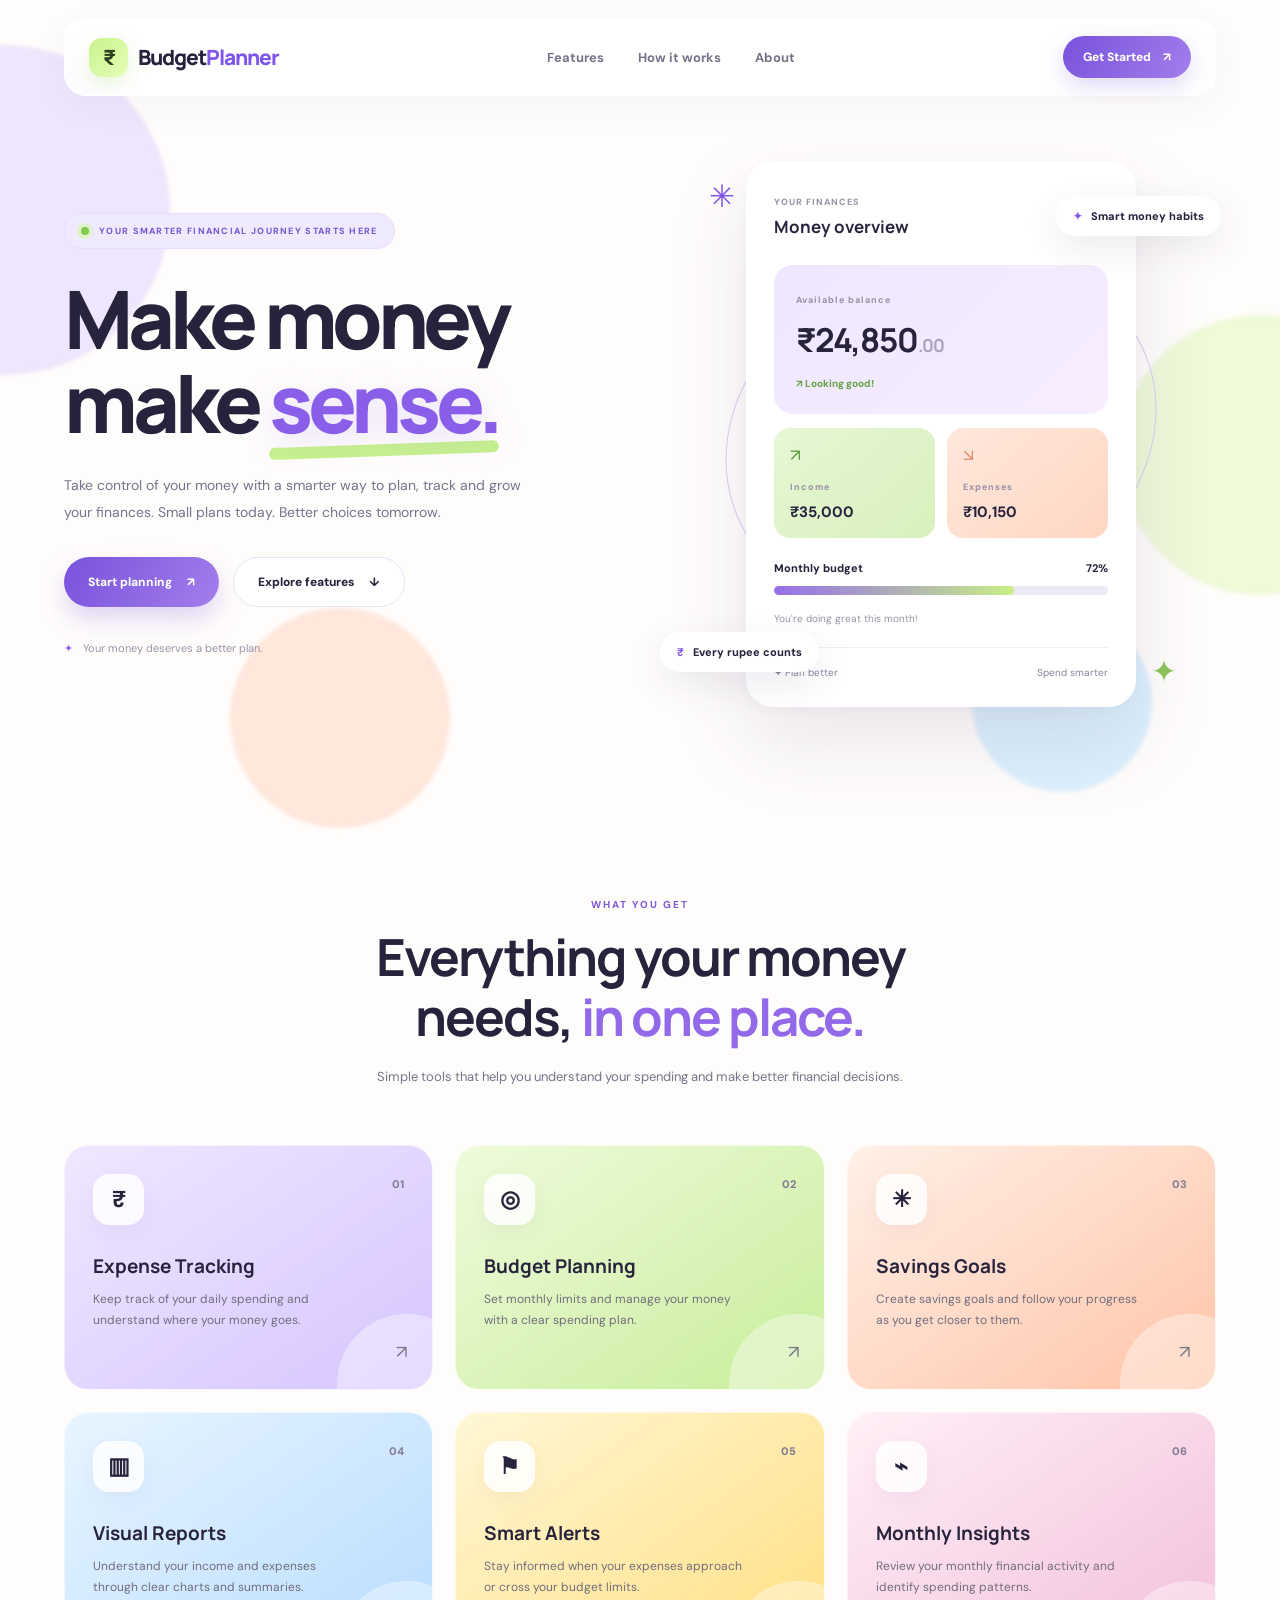
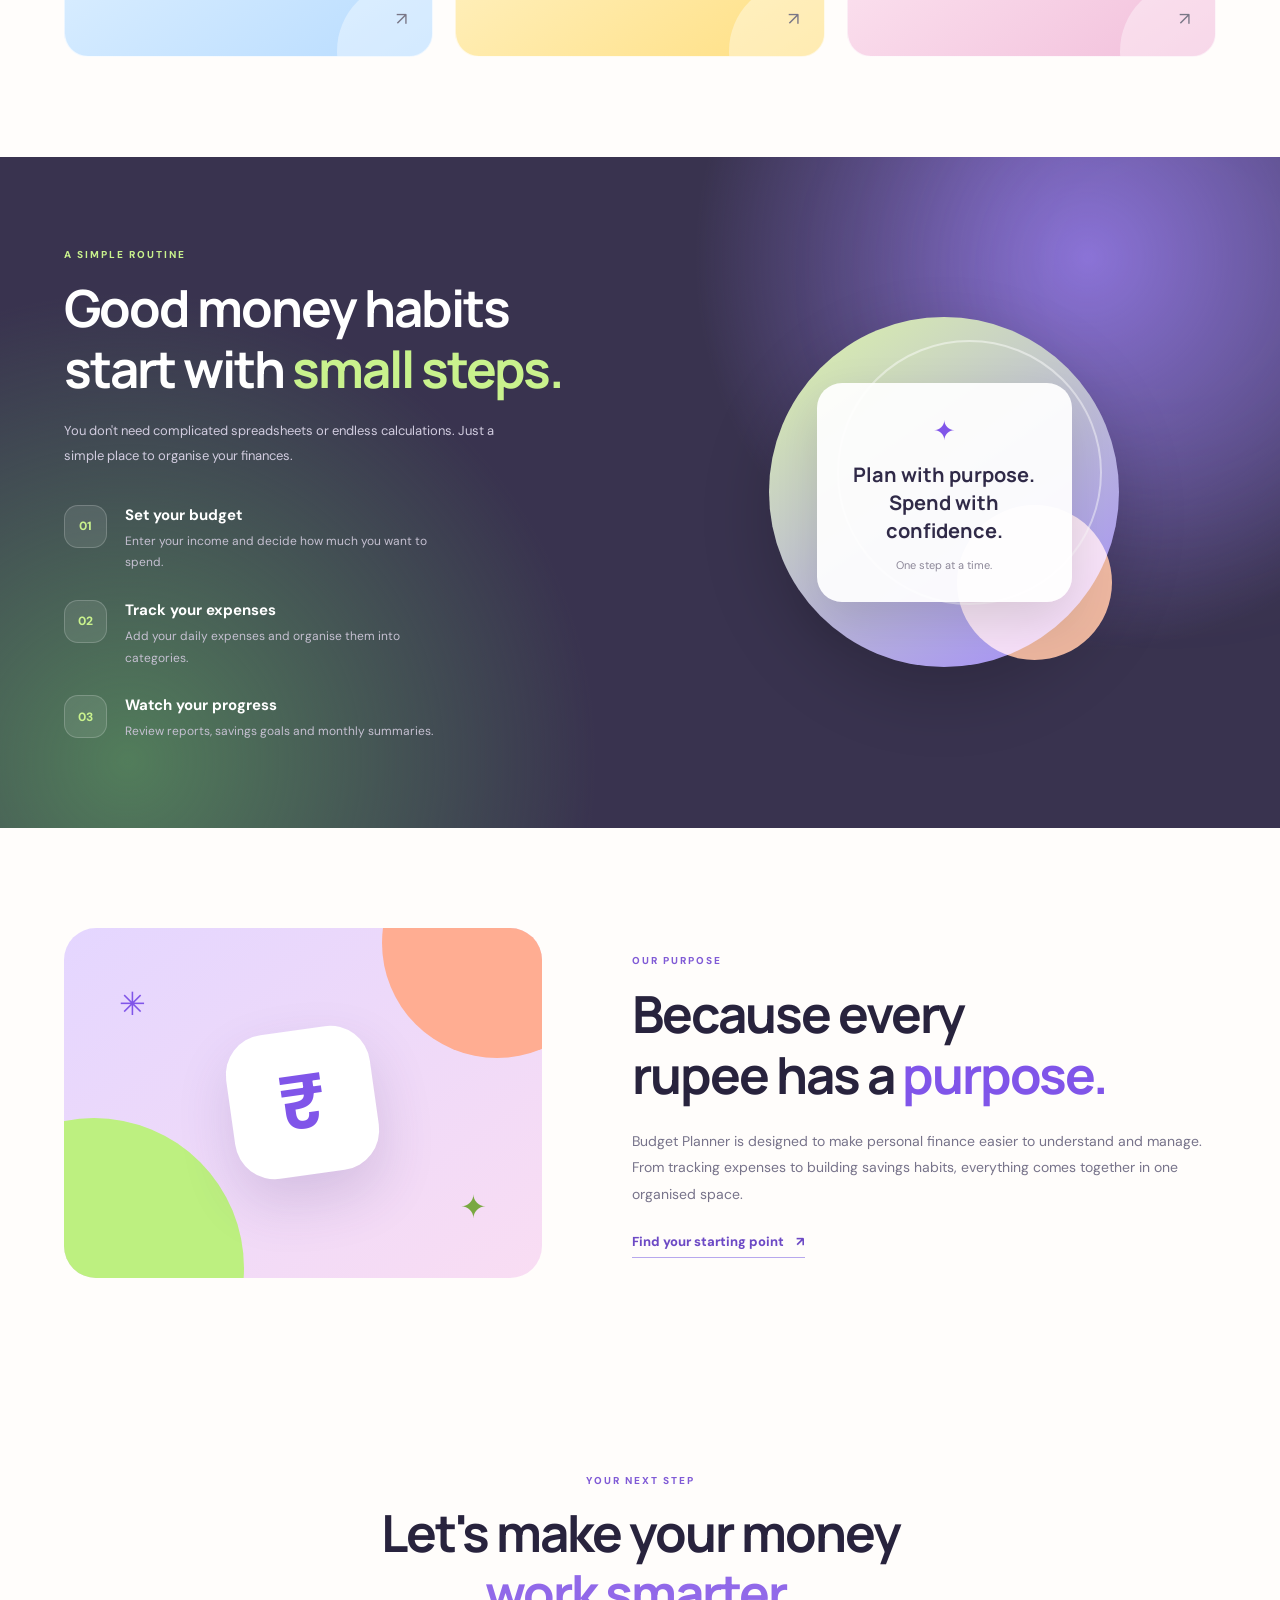
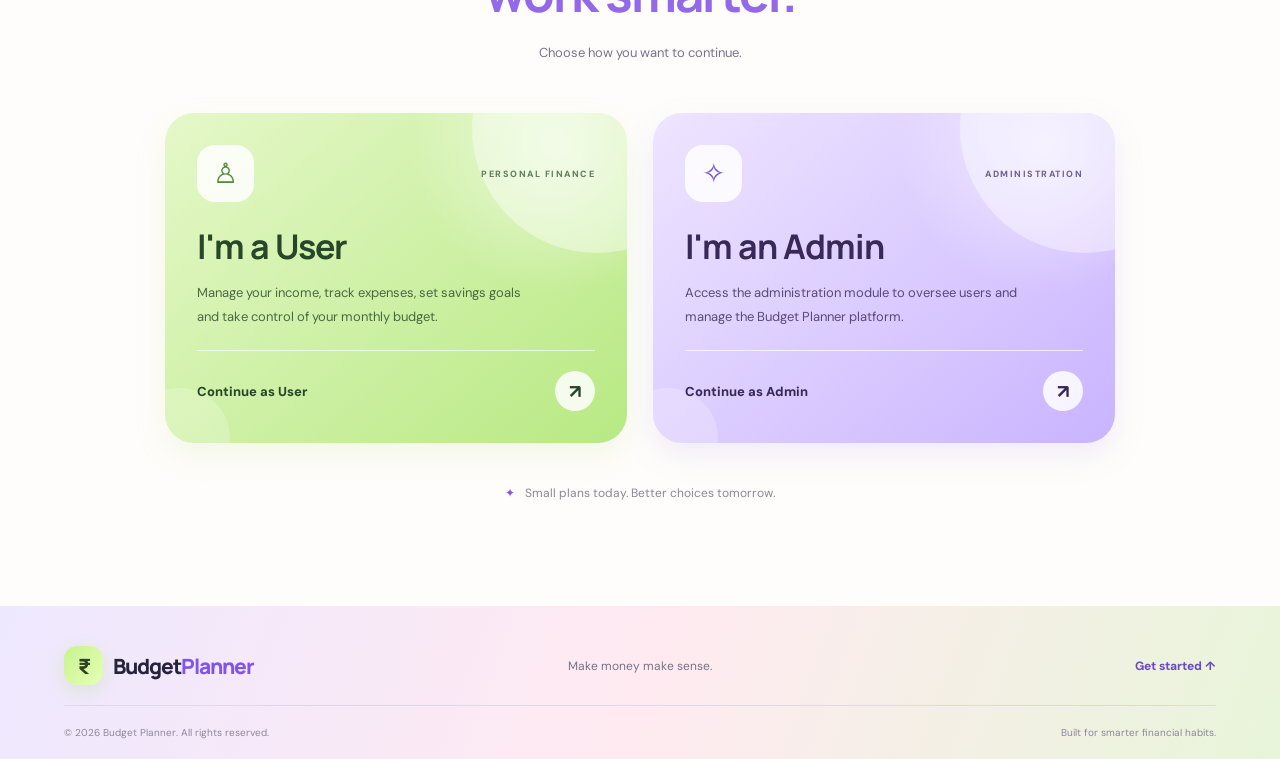
==== commit 248d0b30: "Update Budget Planner landing page design" ====
--- a/index.html
+++ b/index.html
@@ -1,591 +1,421 @@
+
 <!DOCTYPE html>
 <html lang="en">
 <head>
   <meta charset="UTF-8" />
   <meta name="viewport" content="width=device-width, initial-scale=1.0" />
-
-  <title>Budget Planner | Manage Your Money Smarter</title>
-
-  <meta
-    name="description"
-    content="Budget Planner helps you track expenses, manage your budget, set financial goals and understand your spending."
-  />
-
-  <link rel="preconnect" href="https://fonts.googleapis.com" />
-  <link rel="preconnect" href="https://fonts.gstatic.com" crossorigin />
-
-  <link
-    href="https://fonts.googleapis.com/css2?family=Bricolage+Grotesque:opsz,wght@12..96,600;12..96,700;12..96,800&family=Figtree:wght@400;500;600;700&display=swap"
-    rel="stylesheet"
-  />
+  <meta name="theme-color" content="#fffdfb" />
+
+  <title>Budget Planner | Make Money Make Sense</title>
+
+  <link rel="preconnect" href="https://fonts.googleapis.com">
+  <link rel="preconnect" href="https://fonts.gstatic.com" crossorigin>
+
+  <link href="https://fonts.googleapis.com/css2?family=DM+Sans:wght@400;500;600;700;800&family=Manrope:wght@400;500;600;700;800&display=swap" rel="stylesheet">
 
   <link rel="stylesheet" href="role.css" />
 </head>
 
 <body>
 
-  <div class="page">
-
-    <!-- ================= HEADER ================= -->
-
-    <header class="topbar">
-
-      <a class="brand" href="#home" aria-label="Budget Planner home">
-        <span class="brand-mark">₹</span>
-        <span class="brand-name">Budget Planner</span>
-      </a>
-
-      <nav class="nav" aria-label="Main navigation">
-        <a href="#home">Home</a>
-        <a href="#features">Features</a>
-        <a href="#how-it-works">How It Works</a>
-        <a href="#about">About</a>
-      </nav>
-
-      <a href="#get-started" class="nav-button">
-        Get Started
-      </a>
-
-    </header>
-
-
-    <!-- ================= HERO ================= -->
-
-    <main>
-
-      <section class="hero" id="home">
-
-        <div class="hero-content">
-
-          <p class="eyebrow">SMARTER MONEY MANAGEMENT</p>
-
-          <h1>
-            Plan Smarter.
-            <span>Spend Better.</span>
-            Live Better.
-          </h1>
-
-          <p class="hero-text">
-            Budget Planner helps you keep track of your income,
-            expenses and financial goals in one simple place.
-          </p>
-
-          <div class="hero-buttons">
-
-            <a href="#get-started" class="btn btn-primary">
-              Get Started
-              <span>→</span>
-            </a>
-
-            <a href="#features" class="btn btn-secondary">
-              Explore Features
-            </a>
-
-          </div>
-
-        </div>
-
-
-        <!-- HERO VISUAL -->
-
-        <div class="hero-visual">
-
-          <div class="visual-card main-card">
-
-            <div class="visual-header">
-              <div>
-                <span class="small-label">MONTHLY OVERVIEW</span>
-                <h3>My Budget</h3>
-              </div>
-
-              <span class="visual-icon">₹</span>
-            </div>
-
-            <div class="amount">
-              ₹24,500
-            </div>
-
-            <p class="amount-label">
-              Available this month
+  <div class="background-shapes" aria-hidden="true">
+    <span class="shape shape-one"></span>
+    <span class="shape shape-two"></span>
+    <span class="shape shape-three"></span>
+    <span class="shape shape-four"></span>
+  </div>
+
+  <header class="navbar">
+    <a href="#" class="logo">
+      <span class="logo-icon">₹</span>
+      <span>Budget<span class="logo-highlight">Planner</span></span>
+    </a>
+
+    <nav class="nav-links">
+      <a href="#features">Features</a>
+      <a href="#how-it-works">How it works</a>
+      <a href="#about">About</a>
+    </nav>
+
+    <a href="#get-started" class="nav-button">Get Started <span>↗</span></a>
+  </header>
+
+  <main>
+
+    <section class="hero">
+      <div class="hero-content">
+
+        <div class="eyebrow">
+          <span class="status-dot"></span>
+          YOUR SMARTER FINANCIAL JOURNEY STARTS HERE
+        </div>
+
+        <h1>
+          Make money<br>
+          make <span class="highlight-text">sense.</span>
+        </h1>
+
+        <p class="hero-description">
+          Take control of your money with a smarter way to plan,
+          track and grow your finances. Small plans today.
+          Better choices tomorrow.
+        </p>
+
+        <div class="hero-buttons">
+          <a href="#get-started" class="primary-button">
+            Start planning <span>↗</span>
+          </a>
+
+          <a href="#features" class="secondary-button">
+            Explore features <span>↓</span>
+          </a>
+        </div>
+
+        <div class="hero-note">
+          <span>✦</span>
+          Your money deserves a better plan.
+        </div>
+
+      </div>
+
+      <div class="hero-visual">
+
+        <div class="orbit orbit-one"></div>
+        <div class="orbit orbit-two"></div>
+
+        <div class="floating-label label-top">
+          <span>✦</span> Smart money habits
+        </div>
+
+        <div class="dashboard-card">
+
+          <div class="card-header">
+            <div>
+              <span class="small-label">YOUR FINANCES</span>
+              <h3>Money overview</h3>
+            </div>
+            <span class="card-menu">•••</span>
+          </div>
+
+          <div class="balance-section">
+            <span class="small-label">Available balance</span>
+            <h2>₹24,850<span>.00</span></h2>
+            <span class="balance-change">↗ Looking good!</span>
+          </div>
+
+          <div class="mini-stats">
+            <div class="mini-stat income-stat">
+              <span class="stat-icon">↗</span>
+              <span class="small-label">Income</span>
+              <strong>₹35,000</strong>
+            </div>
+
+            <div class="mini-stat expense-stat">
+              <span class="stat-icon">↘</span>
+              <span class="small-label">Expenses</span>
+              <strong>₹10,150</strong>
+            </div>
+          </div>
+
+          <div class="progress-area">
+            <div class="progress-heading">
+              <span>Monthly budget</span>
+              <strong>72%</strong>
+            </div>
+
+            <div class="progress-track">
+              <div class="progress-fill"></div>
+            </div>
+
+            <span class="progress-caption">You're doing great this month!</span>
+          </div>
+
+          <div class="card-bottom">
+            <span>✦ Plan better</span>
+            <span>Spend smarter</span>
+          </div>
+
+        </div>
+
+        <div class="floating-label label-bottom">
+          <span>₹</span> Every rupee counts
+        </div>
+
+        <div class="decorative-star star-one">✳</div>
+        <div class="decorative-star star-two">✦</div>
+
+      </div>
+    </section>
+
+    <section class="features-section" id="features">
+
+      <div class="section-heading">
+        <span class="section-tag">WHAT YOU GET</span>
+        <h2>Everything your money<br>needs, <span>in one place.</span></h2>
+        <p>Simple tools that help you understand your spending and make better financial decisions.</p>
+      </div>
+
+      <div class="features-grid">
+
+        <article class="feature-card feature-purple">
+          <div class="feature-icon">₹</div>
+          <span class="feature-number">01</span>
+          <h3>Expense Tracking</h3>
+          <p>Keep track of your daily spending and understand where your money goes.</p>
+          <span class="feature-arrow">↗</span>
+        </article>
+
+        <article class="feature-card feature-lime">
+          <div class="feature-icon">◎</div>
+          <span class="feature-number">02</span>
+          <h3>Budget Planning</h3>
+          <p>Set monthly limits and manage your money with a clear spending plan.</p>
+          <span class="feature-arrow">↗</span>
+        </article>
+
+        <article class="feature-card feature-peach">
+          <div class="feature-icon">✳</div>
+          <span class="feature-number">03</span>
+          <h3>Savings Goals</h3>
+          <p>Create savings goals and follow your progress as you get closer to them.</p>
+          <span class="feature-arrow">↗</span>
+        </article>
+
+        <article class="feature-card feature-blue">
+          <div class="feature-icon">▥</div>
+          <span class="feature-number">04</span>
+          <h3>Visual Reports</h3>
+          <p>Understand your income and expenses through clear charts and summaries.</p>
+          <span class="feature-arrow">↗</span>
+        </article>
+
+        <article class="feature-card feature-yellow">
+          <div class="feature-icon">⚑</div>
+          <span class="feature-number">05</span>
+          <h3>Smart Alerts</h3>
+          <p>Stay informed when your expenses approach or cross your budget limits.</p>
+          <span class="feature-arrow">↗</span>
+        </article>
+
+        <article class="feature-card feature-pink">
+          <div class="feature-icon">⌁</div>
+          <span class="feature-number">06</span>
+          <h3>Monthly Insights</h3>
+          <p>Review your monthly financial activity and identify spending patterns.</p>
+          <span class="feature-arrow">↗</span>
+        </article>
+
+      </div>
+    </section>
+
+    <section class="how-section" id="how-it-works">
+
+      <div class="how-content">
+        <span class="section-tag light-tag">A SIMPLE ROUTINE</span>
+
+        <h2>Good money habits<br>start with <span>small steps.</span></h2>
+
+        <p>
+          You don't need complicated spreadsheets or endless calculations.
+          Just a simple place to organise your finances.
+        </p>
+
+        <div class="steps-list">
+
+          <div class="step">
+            <span class="step-number">01</span>
+            <div>
+              <h3>Set your budget</h3>
+              <p>Enter your income and decide how much you want to spend.</p>
+            </div>
+          </div>
+
+          <div class="step">
+            <span class="step-number">02</span>
+            <div>
+              <h3>Track your expenses</h3>
+              <p>Add your daily expenses and organise them into categories.</p>
+            </div>
+          </div>
+
+          <div class="step">
+            <span class="step-number">03</span>
+            <div>
+              <h3>Watch your progress</h3>
+              <p>Review reports, savings goals and monthly summaries.</p>
+            </div>
+          </div>
+
+        </div>
+      </div>
+
+      <div class="how-visual">
+        <div class="circle circle-large"></div>
+        <div class="circle circle-medium"></div>
+        <div class="circle circle-small"></div>
+
+        <div class="how-quote">
+          <span>✦</span>
+          <h3>Plan with purpose.<br>Spend with confidence.</h3>
+          <p>One step at a time.</p>
+        </div>
+      </div>
+
+    </section>
+
+    <section class="about-section" id="about">
+
+      <div class="about-decoration">
+        <div class="about-symbol">₹</div>
+        <span class="about-spark spark-a">✳</span>
+        <span class="about-spark spark-b">✦</span>
+      </div>
+
+      <div class="about-content">
+        <span class="section-tag">OUR PURPOSE</span>
+        <h2>Because every<br>rupee has a <span>purpose.</span></h2>
+
+        <p>
+          Budget Planner is designed to make personal finance easier
+          to understand and manage. From tracking expenses to building
+          savings habits, everything comes together in one organised space.
+        </p>
+
+        <a href="#get-started" class="text-link">
+          Find your starting point <span>↗</span>
+        </a>
+      </div>
+
+    </section>
+
+    <section class="get-started-section" id="get-started">
+
+      <div class="get-started-heading">
+        <span class="section-tag">YOUR NEXT STEP</span>
+        <h2>Let's make your money<br><span>work smarter.</span></h2>
+        <p>Choose how you want to continue.</p>
+      </div>
+
+      <div class="role-options">
+
+        <div class="role-card user-role" data-role="user">
+
+          <span class="status" hidden>Already signed in</span>
+
+          <div class="role-card-top">
+            <div class="role-icon">♙</div>
+            <span class="role-label">PERSONAL FINANCE</span>
+          </div>
+
+          <div class="role-card-content">
+            <h3>I'm a User</h3>
+            <p>
+              Manage your income, track expenses, set savings goals
+              and take control of your monthly budget.
             </p>
-
-            <div class="progress-area">
-
-              <div class="progress-info">
-                <span>Budget used</span>
-                <strong>64%</strong>
-              </div>
-
-              <div class="progress-bar">
-                <span></span>
-              </div>
-
-            </div>
-
-            <div class="mini-stats">
-
-              <div>
-                <span>Income</span>
-                <strong>₹35,000</strong>
-              </div>
-
-              <div>
-                <span>Expenses</span>
-                <strong>₹10,500</strong>
-              </div>
-
-            </div>
-
-          </div>
-
-
-          <div class="floating-card expense-card">
-            <span class="floating-icon">↘</span>
-
-            <div>
-              <small>Expenses</small>
-              <strong>₹10,500</strong>
-            </div>
-          </div>
-
-
-          <div class="floating-card goal-card">
-            <span class="floating-icon">✓</span>
-
-            <div>
-              <small>Monthly Goal</small>
-              <strong>On Track</strong>
-            </div>
-          </div>
-
-        </div>
-
-      </section>
-
-
-      <!-- ================= INTRO STRIP ================= -->
-
-      <section class="intro-strip">
-
-        <p>
-          Take control of your finances with a simple,
-          organized and practical approach to budgeting.
-        </p>
-
-      </section>
-
-
-      <!-- ================= FEATURES ================= -->
-
-      <section class="section features-section" id="features">
-
-        <div class="section-heading">
-
-          <p class="eyebrow">WHAT YOU CAN DO</p>
-
-          <h2>
-            Everything you need to manage your budget.
-          </h2>
-
-          <p>
-            Budget Planner brings the essential tools for
-            understanding and managing your everyday finances.
-          </p>
-
-        </div>
-
-
-        <div class="feature-grid">
-
-          <article class="feature-card">
-
-            <div class="feature-icon">₹</div>
-
-            <h3>Track Expenses</h3>
-
+          </div>
+
+          <div class="role-card-bottom">
+            <span>Continue as User</span>
+            <a href="user/login.html" class="role-arrow" data-go="user">↗</a>
+          </div>
+
+        </div>
+
+        <div class="role-card admin-role" data-role="admin">
+
+          <span class="status" hidden>Already signed in</span>
+
+          <div class="role-card-top">
+            <div class="role-icon">✧</div>
+            <span class="role-label">ADMINISTRATION</span>
+          </div>
+
+          <div class="role-card-content">
+            <h3>I'm an Admin</h3>
             <p>
-              Record and organize your expenses so you can
-              clearly understand where your money goes.
+              Access the administration module to oversee users
+              and manage the Budget Planner platform.
             </p>
-
-          </article>
-
-
-          <article class="feature-card">
-
-            <div class="feature-icon">◷</div>
-
-            <h3>Manage Your Budget</h3>
-
-            <p>
-              Keep your spending aligned with your planned
-              budget and stay aware of your financial activity.
-            </p>
-
-          </article>
-
-
-          <article class="feature-card">
-
-            <div class="feature-icon">↗</div>
-
-            <h3>Monitor Income</h3>
-
-            <p>
-              Keep track of your income and compare it with
-              your spending for a clearer financial picture.
-            </p>
-
-          </article>
-
-
-          <article class="feature-card">
-
-            <div class="feature-icon">◎</div>
-
-            <h3>Set Financial Goals</h3>
-
-            <p>
-              Create meaningful financial goals and keep
-              yourself focused on making steady progress.
-            </p>
-
-          </article>
-
-
-          <article class="feature-card">
-
-            <div class="feature-icon">▥</div>
-
-            <h3>View Reports</h3>
-
-            <p>
-              Understand your financial patterns through
-              summaries and useful spending information.
-            </p>
-
-          </article>
-
-
-          <article class="feature-card">
-
-            <div class="feature-icon">✓</div>
-
-            <h3>Stay Organized</h3>
-
-            <p>
-              Keep your financial information structured and
-              accessible whenever you need it.
-            </p>
-
-          </article>
-
-        </div>
-
-      </section>
-
-
-      <!-- ================= HOW IT WORKS ================= -->
-
-      <section class="section how-section" id="how-it-works">
-
-        <div class="section-heading">
-
-          <p class="eyebrow">HOW IT WORKS</p>
-
-          <h2>
-            Simple steps. Better financial habits.
-          </h2>
-
-          <p>
-            Getting started with Budget Planner is straightforward.
-          </p>
-
-        </div>
-
-
-        <div class="steps">
-
-          <div class="step">
-
-            <span class="step-number">01</span>
-
-            <div>
-              <h3>Choose Your Access</h3>
-
-              <p>
-                Select User or Admin depending on how
-                you want to use the platform.
-              </p>
-            </div>
-
-          </div>
-
-
-          <div class="step">
-
-            <span class="step-number">02</span>
-
-            <div>
-              <h3>Manage Your Finances</h3>
-
-              <p>
-                Users can manage income, expenses,
-                budgets and financial goals.
-              </p>
-            </div>
-
-          </div>
-
-
-          <div class="step">
-
-            <span class="step-number">03</span>
-
-            <div>
-              <h3>Understand Your Spending</h3>
-
-              <p>
-                Use the available information and reports
-                to understand your financial activity.
-              </p>
-            </div>
-
-          </div>
-
-        </div>
-
-      </section>
-
-
-      <!-- ================= ABOUT ================= -->
-
-      <section class="section about-section" id="about">
-
-        <div class="about-content">
-
-          <div class="about-title">
-
-            <p class="eyebrow">ABOUT BUDGET PLANNER</p>
-
-            <h2>
-              A simpler way to understand your money.
-            </h2>
-
-          </div>
-
-
-          <div class="about-text">
-
-            <p>
-              Budget Planner is a web-based application designed
-              to make personal budget management simple and
-              accessible.
-            </p>
-
-            <p>
-              The platform provides users with a structured way
-              to track their income and expenses, manage budgets,
-              set financial goals and understand their spending.
-            </p>
-
-            <p>
-              It also provides an administrative workspace for
-              managing and monitoring the platform.
-            </p>
-
-          </div>
-
-        </div>
-
-
-        <div class="about-highlight">
-
-          <div>
-            <strong>Simple</strong>
-            <span>Easy to understand</span>
-          </div>
-
-          <div>
-            <strong>Organized</strong>
-            <span>Everything in one place</span>
-          </div>
-
-          <div>
-            <strong>Practical</strong>
-            <span>Built for everyday use</span>
-          </div>
-
-        </div>
-
-      </section>
-
-
-      <!-- ================= GET STARTED ================= -->
-
-      <section class="get-started" id="get-started">
-
-        <div class="get-started-heading">
-
-          <p class="eyebrow">GET STARTED</p>
-
-          <h2>
-            Choose how you want to use Budget Planner.
-          </h2>
-
-          <p>
-            Select your access type to continue to the
-            appropriate workspace.
-          </p>
-
-        </div>
-
-
-        <div class="access-grid">
-
-          <!-- USER -->
-
-          <article class="access-card">
-
-            <div class="access-icon user-icon">
-              <svg
-                viewBox="0 0 24 24"
-                width="42"
-                height="42"
-                fill="currentColor"
-                aria-hidden="true"
-              >
-                <circle cx="12" cy="8" r="4" />
-
-                <path
-                  d="M3.8 21c0-4.4 3.7-7.2 8.2-7.2s8.2 2.8 8.2 7.2c0 .6-.4 1-1 1H4.8c-.6 0-1-.4-1-1Z"
-                />
-              </svg>
-            </div>
-
-            <h3>User</h3>
-
-            <p>
-              Manage your personal finances, track expenses,
-              manage your budget and work toward your goals.
-            </p>
-
-            <a href="user/login.html" class="access-button">
-              Continue as User
-              <span>→</span>
-            </a>
-
-          </article>
-
-
-          <!-- ADMIN -->
-
-          <article class="access-card">
-
-            <div class="access-icon admin-icon">
-              <svg
-                viewBox="0 0 24 24"
-                width="44"
-                height="44"
-                fill="currentColor"
-                aria-hidden="true"
-              >
-                <path
-                  d="M12 2.5 4 5.6v6c0 4.6 3.2 8.4 8 9.9 4.8-1.5 8-5.3 8-9.9v-6L12 2.5Z"
-                />
-              </svg>
-            </div>
-
-            <h3>Admin</h3>
-
-            <p>
-              Monitor users, manage categories, view reports
-              and handle platform-related settings.
-            </p>
-
-            <a href="admin/ad.html" class="access-button">
-              Continue as Admin
-              <span>→</span>
-            </a>
-
-          </article>
-
-        </div>
-
-      </section>
-
-    </main>
-
-
-    <!-- ================= FOOTER ================= -->
-
-    <footer class="footer">
-
-      <div class="footer-main">
-
-        <div class="footer-brand">
-
-          <a class="brand" href="#home">
-
-            <span class="brand-mark">₹</span>
-
-            <span class="brand-name">
-              Budget Planner
-            </span>
-
-          </a>
-
-          <p>
-            Simple tools for smarter everyday
-            financial management.
-          </p>
-
-        </div>
-
-
-        <div class="footer-links">
-
-          <div>
-            <h4>Explore</h4>
-
-            <a href="#home">Home</a>
-            <a href="#features">Features</a>
-            <a href="#how-it-works">How It Works</a>
-            <a href="#about">About</a>
-          </div>
-
-
-          <div>
-            <h4>Get Started</h4>
-
-            <a href="user/login.html">User Login</a>
-            <a href="admin/ad.html">Admin Login</a>
-          </div>
-
-        </div>
-
-      </div>
-
-
-      <div class="footer-bottom">
-
-        <p>
-          Budget Planner • Simple • Secure • Smarter
-        </p>
-
-        <p>
-          Built with HTML, CSS & JavaScript
-        </p>
-
-      </div>
-
-    </footer>
-
-  </div>
-
+          </div>
+
+          <div class="role-card-bottom">
+            <span>Continue as Admin</span>
+            <a href="admin/ad.html" class="role-arrow" data-go="admin">↗</a>
+          </div>
+
+        </div>
+
+      </div>
+
+      <div class="bottom-note">
+        <span>✦</span> Small plans today. Better choices tomorrow.
+      </div>
+
+    </section>
+
+  </main>
+
+  <footer class="footer">
+
+    <a href="#" class="logo footer-logo">
+      <span class="logo-icon">₹</span>
+      <span>Budget<span class="logo-highlight">Planner</span></span>
+    </a>
+
+    <p>Make money make sense.</p>
+
+    <a href="#get-started" class="footer-link">Get started ↑</a>
+
+    <div class="footer-bottom">
+      <span>© 2026 Budget Planner. All rights reserved.</span>
+      <span>Built for smarter financial habits.</span>
+    </div>
+
+  </footer>
+
+  <script>
+    // Smooth scrolling
+    document.querySelectorAll('a[href^="#"]').forEach(link => {
+      link.addEventListener('click', function(event) {
+        const href = this.getAttribute('href');
+
+        if (!href || href === "#") return;
+
+        const target = document.querySelector(href);
+
+        if (target) {
+          event.preventDefault();
+          target.scrollIntoView({
+            behavior: 'smooth',
+            block: 'start'
+          });
+        }
+      });
+    });
+
+    // Scroll reveal animations
+    if ("IntersectionObserver" in window) {
+      const revealObserver = new IntersectionObserver((entries) => {
+        entries.forEach(entry => {
+          if (entry.isIntersecting) {
+            entry.target.classList.add('visible');
+            revealObserver.unobserve(entry.target);
+          }
+        });
+      }, { threshold: 0.12 });
+
+      document.querySelectorAll(
+        '.feature-card, .step, .about-content, .get-started-heading, .role-card'
+      ).forEach(element => {
+        element.classList.add('reveal');
+        revealObserver.observe(element);
+      });
+    }
+  </script>
 
   <script src="auth.js"></script>
   <script src="role.js"></script>
 
 </body>
-</html>+</html>
--- a/role.css
+++ b/role.css
@@ -1,1203 +1,1292 @@
-/* ==========================================================
-   BUDGET PLANNER
-   Landing Page Styles
-   Green + Cream Finance Theme
-   ========================================================== */
+
+/* =========================================================
+   BUDGET PLANNER — PREMIUM COLOURFUL EDITION
+   Bright • Modern • Playful • Premium Fintech
+========================================================= */
 
 :root {
-  --forest: #0f4a33;
-  --forest-deep: #0a3323;
-  --leaf: #2f7d55;
-  --lime: #cdeb8b;
-
-  --paper: #f5faf6;
+  --ink: #28233d;
+  --muted: #77738a;
   --white: #ffffff;
-  --mint: #e4efe6;
-
-  --ink: #15261d;
-  --muted: #5d7266;
-  --line: rgba(15, 74, 51, 0.14);
-
-  --font-head: "Bricolage Grotesque", "Segoe UI", sans-serif;
-  --font-body: "Figtree", "Segoe UI", sans-serif;
-
-  --shadow: 0 18px 45px rgba(15, 74, 51, 0.10);
-  --shadow-hover: 0 25px 55px rgba(15, 74, 51, 0.16);
-}
-
-
-/* ==========================================================
-   RESET
-   ========================================================== */
+  --purple: #8055e9;
+  --purple-dark: #6d4ac5;
+  --violet: #a58aff;
+  --lavender: #eee7ff;
+  --lime: #c9f28d;
+  --green: #548d42;
+  --coral: #ff987f;
+  --peach: #ffe0d1;
+  --blue: #c6e5ff;
+  --yellow: #ffe89b;
+  --pink: #f9d5e8;
+  --dark: #302a48;
+  --font-main: "DM Sans", sans-serif;
+  --font-heading: "Manrope", sans-serif;
+}
 
 * {
-  box-sizing: border-box;
   margin: 0;
   padding: 0;
+  box-sizing: border-box;
 }
 
 html {
   scroll-behavior: smooth;
+  scroll-padding-top: 100px;
 }
 
 body {
-  font-family: var(--font-body);
+  background: #fffdfb;
   color: var(--ink);
-
-  background:
-    radial-gradient(
-      600px 450px at 5% 5%,
-      #d3e6d8 0,
-      transparent 70%
-    ),
-    radial-gradient(
-      700px 500px at 100% 25%,
-      #e0eee3 0,
-      transparent 65%
-    ),
-    var(--paper);
-
-  -webkit-font-smoothing: antialiased;
+  font-family: var(--font-main);
+  overflow-x: hidden;
+  transition: opacity 380ms ease, transform 380ms ease;
 }
 
 a {
   color: inherit;
-}
-
-.page {
-  min-height: 100vh;
-}
-
-
-/* ==========================================================
-   HEADER
-   ========================================================== */
-
-.topbar {
-  position: sticky;
-  top: 0;
-  z-index: 100;
-
+  text-decoration: none;
+  -webkit-tap-highlight-color: transparent;
+}
+
+::selection {
+  background: var(--lime);
+  color: var(--ink);
+}
+
+/* =========================================================
+   BACKGROUND
+========================================================= */
+
+.background-shapes {
+  position: fixed;
+  inset: 0;
+  overflow: hidden;
+  pointer-events: none;
+  z-index: -1;
+}
+
+.shape {
+  position: absolute;
+  border-radius: 50%;
+  opacity: 0.4;
+  filter: blur(2px);
+  animation: floatingShape 15s ease-in-out infinite alternate;
+}
+
+.shape-one {
+  width: 330px;
+  height: 330px;
+  top: 5%;
+  left: -160px;
+  background: #d4c2ff;
+}
+
+.shape-two {
+  width: 280px;
+  height: 280px;
+  top: 35%;
+  right: -120px;
+  background: #d5f4a6;
+  animation-delay: -4s;
+}
+
+.shape-three {
+  width: 220px;
+  height: 220px;
+  bottom: 8%;
+  left: 18%;
+  background: #ffc5ae;
+  animation-delay: -7s;
+}
+
+.shape-four {
+  width: 180px;
+  height: 180px;
+  top: 68%;
+  right: 10%;
+  background: #a9ddff;
+  animation-delay: -2s;
+}
+
+@keyframes floatingShape {
+  from {
+    transform: translate(0, 0) rotate(0deg) scale(1);
+  }
+  to {
+    transform: translate(40px, -45px) rotate(35deg) scale(1.15);
+  }
+}
+
+/* =========================================================
+   NAVIGATION
+========================================================= */
+
+.navbar {
+  width: min(1200px, 90%);
+  min-height: 78px;
+  margin: 18px auto 0;
+  padding: 0 24px;
+  display: flex;
+  justify-content: space-between;
+  align-items: center;
+  gap: 20px;
+  position: relative;
+  z-index: 10;
+  background: #ffffffd9;
+  backdrop-filter: blur(20px);
+  border: 1px solid #ffffff;
+  border-radius: 22px;
+  box-shadow: 0 10px 35px #5140790b;
+}
+
+.logo {
+  display: inline-flex;
+  align-items: center;
+  gap: 10px;
+  font-family: var(--font-heading);
+  font-size: 21px;
+  font-weight: 800;
+  letter-spacing: -1px;
+}
+
+.logo-icon {
+  width: 39px;
+  height: 39px;
+  display: grid;
+  place-items: center;
+  border-radius: 13px;
+  color: #304122;
+  background: linear-gradient(135deg, #c8f28e, #e5ffb7);
+  box-shadow: 0 6px 18px #a6d76b40;
+}
+
+.logo-highlight {
+  color: var(--purple);
+}
+
+.nav-links {
+  display: flex;
+  align-items: center;
+  gap: 34px;
+}
+
+.nav-links a {
+  color: #777387;
+  font-size: 13px;
+  font-weight: 700;
+  transition: color 0.3s ease;
+}
+
+.nav-links a:hover {
+  color: var(--purple);
+}
+
+.nav-button {
+  padding: 13px 20px;
+  border-radius: 30px;
+  background: linear-gradient(120deg, #7852db, #a27eec);
+  color: white;
+  font-size: 12px;
+  font-weight: 800;
+  box-shadow: 0 8px 22px #8867df40;
+  transition: all 0.3s ease;
+}
+
+.nav-button span {
+  margin-left: 9px;
+}
+
+.nav-button:hover {
+  transform: translateY(-3px);
+  box-shadow: 0 13px 25px #8867df55;
+}
+
+/* =========================================================
+   HERO
+========================================================= */
+
+.hero {
+  width: min(1200px, 90%);
+  min-height: 650px;
+  margin: auto;
+  display: grid;
+  grid-template-columns: 1fr 1fr;
+  align-items: center;
+  gap: 50px;
+  padding: 65px 0 85px;
+}
+
+.hero-content {
+  animation: enterUp 0.9s ease both;
+}
+
+.eyebrow {
+  display: inline-flex;
+  align-items: center;
+  gap: 10px;
+  padding: 11px 16px;
+  margin-bottom: 28px;
+  background: #f0eaff;
+  color: #7858cf;
+  border: 1px solid #e5dcff;
+  border-radius: 30px;
+  font-size: 9px;
+  font-weight: 800;
+  letter-spacing: 1.3px;
+}
+
+.status-dot {
+  width: 8px;
+  height: 8px;
+  border-radius: 50%;
+  background: #83c950;
+  box-shadow: 0 0 0 4px #dff2cb;
+}
+
+.hero h1 {
+  font-family: var(--font-heading);
+  font-size: clamp(58px, 6.3vw, 86px);
+  font-weight: 800;
+  line-height: 1.04;
+  letter-spacing: -5px;
+}
+
+.highlight-text {
+  position: relative;
+  color: #895fe9;
+  text-shadow: 0 8px 30px #a58aff40;
+}
+
+.highlight-text::after {
+  content: "";
+  position: absolute;
+  left: 0;
+  right: 0;
+  bottom: 1px;
+  height: 12px;
+  border-radius: 20px;
+  background: #c8f28d;
+  z-index: -1;
+  transform: rotate(-2deg);
+}
+
+.hero-description {
+  max-width: 465px;
+  margin: 27px 0 30px;
+  color: var(--muted);
+  font-size: 14px;
+  line-height: 1.95;
+}
+
+.hero-buttons {
+  display: flex;
+  flex-wrap: wrap;
+  gap: 14px;
+}
+
+.primary-button,
+.secondary-button {
+  display: inline-flex;
+  align-items: center;
+  justify-content: center;
+  gap: 15px;
+  padding: 16px 24px;
+  border-radius: 35px;
+  font-size: 12px;
+  font-weight: 800;
+  transition: all 0.3s ease;
+}
+
+.primary-button {
+  color: white;
+  background: linear-gradient(120deg, #7852db, #a27eec);
+  box-shadow: 0 12px 25px #8867df45;
+}
+
+.primary-button:hover {
+  transform: translateY(-5px);
+  box-shadow: 0 17px 30px #8867df60;
+}
+
+.secondary-button {
+  background: white;
+  border: 1px solid #e9e2f5;
+}
+
+.secondary-button:hover {
+  transform: translateY(-5px);
+  border-color: var(--purple);
+  background: #f7f2ff;
+}
+
+.hero-note {
+  margin-top: 34px;
+  color: #9993a6;
+  font-size: 11px;
+}
+
+.hero-note span {
+  color: #9269e9;
+  margin-right: 7px;
+}
+
+/* =========================================================
+   HERO ILLUSTRATION
+========================================================= */
+
+.hero-visual {
+  min-height: 470px;
+  position: relative;
+  display: grid;
+  place-items: center;
+  animation: enterUp 1.1s ease both;
+}
+
+.orbit {
+  position: absolute;
+  border: 1px solid #d9cdf7;
+  border-radius: 50%;
+}
+
+.orbit-one {
+  width: 440px;
+  height: 355px;
+  transform: rotate(-20deg);
+}
+
+.orbit-two {
+  width: 355px;
+  height: 445px;
+  transform: rotate(35deg);
+}
+
+.dashboard-card {
+  width: min(390px, 90%);
+  padding: 27px;
+  background: white;
+  border: 1px solid #ffffff;
+  border-radius: 27px;
+  position: relative;
+  z-index: 2;
+  box-shadow: 0 35px 80px #59427e20, 0 5px 20px #59427e08;
+  animation: dashboardFloat 5s ease-in-out infinite;
+}
+
+.card-header {
+  display: flex;
+  justify-content: space-between;
+  align-items: center;
+}
+
+.small-label {
+  color: #9993a5;
+  font-size: 9px;
+  font-weight: 800;
+  letter-spacing: 1px;
+}
+
+.card-header h3 {
+  margin-top: 5px;
+  font-family: var(--font-heading);
+  font-size: 17px;
+}
+
+.card-menu {
+  color: #aaa5b7;
+  letter-spacing: 3px;
+}
+
+.balance-section {
+  margin-top: 27px;
+  padding: 22px;
+  border-radius: 19px;
+  background: linear-gradient(135deg, #eee7ff, #f8edff);
+}
+
+.balance-section h2 {
+  margin: 9px 0;
+  font-family: var(--font-heading);
+  font-size: 33px;
+  letter-spacing: -1px;
+}
+
+.balance-section h2 span {
+  color: #aaa1ba;
+  font-size: 18px;
+}
+
+.balance-change {
+  color: #68a447;
+  font-size: 10px;
+  font-weight: 800;
+}
+
+.mini-stats {
+  display: grid;
+  grid-template-columns: 1fr 1fr;
+  gap: 12px;
+  margin-top: 14px;
+}
+
+.mini-stat {
+  padding: 16px;
+  border-radius: 16px;
+}
+
+.income-stat {
+  background: linear-gradient(140deg, #e6f7d5, #d8f0bd);
+}
+
+.expense-stat {
+  background: linear-gradient(140deg, #ffe8dc, #ffd6c3);
+}
+
+.stat-icon {
+  display: block;
+  font-size: 17px;
+  margin-bottom: 8px;
+}
+
+.income-stat .stat-icon {
+  color: #5d9a3c;
+}
+
+.expense-stat .stat-icon {
+  color: #e28a68;
+}
+
+.mini-stat strong {
+  display: block;
+  margin-top: 7px;
+  font-size: 15px;
+}
+
+.progress-area {
+  margin-top: 23px;
+}
+
+.progress-heading {
+  display: flex;
+  justify-content: space-between;
+  font-size: 11px;
+  font-weight: 800;
+}
+
+.progress-track {
+  width: 100%;
+  height: 9px;
+  margin: 11px 0;
+  overflow: hidden;
+  border-radius: 20px;
+  background: #eeeaf5;
+}
+
+.progress-fill {
+  width: 72%;
+  height: 100%;
+  border-radius: inherit;
+  background: linear-gradient(90deg, #956ee9, #c8ef86);
+}
+
+.progress-caption {
+  color: #9692a2;
+  font-size: 10px;
+}
+
+.card-bottom {
+  display: flex;
+  justify-content: space-between;
+  padding-top: 18px;
+  margin-top: 20px;
+  border-top: 1px solid #f0edf5;
+  color: #898399;
+  font-size: 10px;
+}
+
+.floating-label {
+  position: absolute;
+  z-index: 3;
+  padding: 13px 17px;
+  border-radius: 30px;
+  background: white;
+  box-shadow: 0 12px 35px #38275d18;
+  font-size: 11px;
+  font-weight: 800;
+  animation: dashboardFloat 4s ease-in-out infinite alternate;
+}
+
+.floating-label span {
+  color: var(--purple);
+  margin-right: 6px;
+}
+
+.label-top {
+  top: 35px;
+  right: -5px;
+}
+
+.label-bottom {
+  bottom: 35px;
+  left: -5px;
+  animation-delay: -2s;
+}
+
+.decorative-star {
+  position: absolute;
+  color: var(--purple);
+  font-size: 31px;
+}
+
+.star-one {
+  top: 15px;
+  left: 8%;
+}
+
+.star-two {
+  bottom: 15px;
+  right: 7%;
+  color: #8cc65a;
+}
+
+/* =========================================================
+   SECTION HEADINGS
+========================================================= */
+
+.features-section,
+.about-section,
+.get-started-section {
+  width: min(1200px, 90%);
+  margin: auto;
+  padding: 100px 0;
+}
+
+.section-heading,
+.get-started-heading {
+  text-align: center;
+  margin-bottom: 55px;
+}
+
+.section-tag {
+  display: inline-block;
+  margin-bottom: 16px;
+  color: #805bd6;
+  font-size: 10px;
+  font-weight: 800;
+  letter-spacing: 2px;
+}
+
+.section-heading h2,
+.get-started-heading h2 {
+  font-family: var(--font-heading);
+  font-size: clamp(36px, 4vw, 53px);
+  line-height: 1.17;
+  letter-spacing: -2px;
+}
+
+.section-heading h2 span,
+.get-started-heading h2 span {
+  color: #9169e9;
+}
+
+.section-heading p,
+.get-started-heading p {
+  max-width: 560px;
+  margin: 18px auto 0;
+  color: var(--muted);
+  font-size: 13px;
+  line-height: 1.9;
+}
+
+/* =========================================================
+   FEATURE CARDS
+========================================================= */
+
+.features-grid {
+  display: grid;
+  grid-template-columns: repeat(3, 1fr);
+  gap: 22px;
+}
+
+.feature-card {
+  min-height: 245px;
+  padding: 28px;
+  border: 1px solid #ffffffb8;
+  border-radius: 24px;
+  position: relative;
+  overflow: hidden;
+  transition: transform 0.4s ease, box-shadow 0.4s ease;
+}
+
+.feature-card::after {
+  content: "";
+  position: absolute;
+  width: 140px;
+  height: 140px;
+  right: -45px;
+  bottom: -65px;
+  border-radius: 50%;
+  background: #ffffff60;
+  transition: transform 0.5s ease;
+}
+
+.feature-card:hover {
+  transform: translateY(-10px) scale(1.015);
+  box-shadow: 0 22px 45px #51407917;
+}
+
+.feature-card:hover::after {
+  transform: scale(1.7);
+}
+
+.feature-purple {
+  background: linear-gradient(145deg, #f0e7ff, #d6c5ff);
+}
+
+.feature-lime {
+  background: linear-gradient(145deg, #effbdc, #c8ed9b);
+}
+
+.feature-peach {
+  background: linear-gradient(145deg, #fff0e7, #ffc4a8);
+}
+
+.feature-blue {
+  background: linear-gradient(145deg, #e8f5ff, #b8dcff);
+}
+
+.feature-yellow {
+  background: linear-gradient(145deg, #fff7d6, #ffdf82);
+}
+
+.feature-pink {
+  background: linear-gradient(145deg, #fff0f7, #f2bfdb);
+}
+
+.feature-icon {
+  width: 51px;
+  height: 51px;
+  display: grid;
+  place-items: center;
+  border-radius: 16px;
+  background: #ffffffd9;
+  box-shadow: 0 7px 20px #59427e0d;
+  font-size: 23px;
+  font-weight: 800;
+}
+
+.feature-number {
+  position: absolute;
+  top: 31px;
+  right: 28px;
+  color: #827b93;
+  font-size: 11px;
+  font-weight: 800;
+}
+
+.feature-card h3 {
+  margin-top: 28px;
+  font-family: var(--font-heading);
+  font-size: 19px;
+}
+
+.feature-card p {
+  max-width: 265px;
+  margin-top: 10px;
+  color: #716d7c;
+  font-size: 12px;
+  line-height: 1.8;
+}
+
+.feature-arrow {
+  position: absolute;
+  right: 25px;
+  bottom: 25px;
+  font-size: 18px;
+  transition: transform 0.3s ease;
+}
+
+.feature-card:hover .feature-arrow {
+  transform: translate(5px, -5px);
+}
+
+/* =========================================================
+   HOW IT WORKS
+========================================================= */
+
+.how-section {
+  width: 100%;
+  min-height: 620px;
+  padding: 85px max(5%, calc((100% - 1200px) / 2));
+  display: grid;
+  grid-template-columns: 1fr 1fr;
+  align-items: center;
+  gap: 65px;
+  position: relative;
+  overflow: hidden;
+  background:
+    radial-gradient(circle at 85% 15%, #8870d1 0%, transparent 32%),
+    radial-gradient(circle at 10% 90%, #527d5b 0%, transparent 36%),
+    #39334f;
+  color: white;
+}
+
+.how-section::before {
+  content: "";
+  position: absolute;
+  width: 500px;
+  height: 500px;
+  top: -130px;
+  right: -140px;
+  border-radius: 50%;
+  background: #a28aff20;
+  filter: blur(65px);
+}
+
+.how-content {
+  position: relative;
+  z-index: 2;
+}
+
+.light-tag {
+  color: var(--lime);
+}
+
+.how-content h2 {
+  margin-bottom: 20px;
+  font-family: var(--font-heading);
+  font-size: clamp(37px, 4vw, 53px);
+  line-height: 1.2;
+  letter-spacing: -2px;
+}
+
+.how-content h2 span {
+  color: var(--lime);
+}
+
+.how-content > p {
+  max-width: 450px;
+  color: #d1ccdf;
+  font-size: 13px;
+  line-height: 1.9;
+}
+
+.steps-list {
+  display: grid;
+  gap: 26px;
+  margin-top: 36px;
+}
+
+.step {
+  display: flex;
+  gap: 18px;
+}
+
+.step-number {
+  min-width: 43px;
+  height: 43px;
+  display: grid;
+  place-items: center;
+  border: 1px solid #ffffff30;
+  border-radius: 14px;
+  background: #ffffff18;
+  color: var(--lime);
+  font-size: 12px;
+  font-weight: 800;
+}
+
+.step h3 {
+  margin-bottom: 6px;
+  font-size: 15px;
+}
+
+.step p {
+  max-width: 340px;
+  color: #c5c0d1;
+  font-size: 12px;
+  line-height: 1.8;
+}
+
+/* Decorative illustration */
+
+.how-visual {
+  height: 410px;
+  display: grid;
+  place-items: center;
+  position: relative;
+  z-index: 2;
+}
+
+.circle {
+  position: absolute;
+  border-radius: 50%;
+}
+
+.circle-large {
+  width: 350px;
+  height: 350px;
+  background: linear-gradient(145deg, #dcf5a8, #a28aff);
+  box-shadow: 0 25px 70px #00000030;
+  animation: rotateSlow 20s linear infinite;
+}
+
+.circle-medium {
+  width: 265px;
+  height: 265px;
+  border: 2px solid #ffffff75;
+  transform: translate(25px, -20px);
+}
+
+.circle-small {
+  width: 155px;
+  height: 155px;
+  background: #ffc4a8;
+  opacity: 0.9;
+  transform: translate(90px, 90px);
+  mix-blend-mode: screen;
+}
+
+.how-quote {
+  width: 255px;
+  padding: 30px;
+  position: relative;
+  z-index: 3;
+  text-align: center;
+  border-radius: 25px;
+  background: #ffffffed;
+  color: var(--dark);
+  box-shadow: 0 20px 50px #00000020;
+}
+
+.how-quote span {
+  color: var(--purple);
+  font-size: 27px;
+}
+
+.how-quote h3 {
+  margin: 13px 0;
+  font-family: var(--font-heading);
+  font-size: 20px;
+  line-height: 1.4;
+}
+
+.how-quote p {
+  color: #8c8798;
+  font-size: 11px;
+}
+
+/* =========================================================
+   ABOUT SECTION
+========================================================= */
+
+.about-section {
+  display: grid;
+  grid-template-columns: 0.9fr 1.1fr;
+  align-items: center;
+  gap: 90px;
+}
+
+.about-decoration {
+  min-height: 350px;
+  display: grid;
+  place-items: center;
+  position: relative;
+  overflow: hidden;
+  border-radius: 32px;
+  background: linear-gradient(145deg, #e4d6ff, #f9ddf3);
+}
+
+.about-decoration::before,
+.about-decoration::after {
+  content: "";
+  position: absolute;
+  border-radius: 50%;
+}
+
+.about-decoration::before {
+  width: 300px;
+  height: 300px;
+  left: -120px;
+  bottom: -140px;
+  background: #bdf080;
+}
+
+.about-decoration::after {
+  width: 230px;
+  height: 230px;
+  top: -100px;
+  right: -70px;
+  background: #ffad92;
+}
+
+.about-symbol {
+  width: 145px;
+  height: 145px;
+  display: grid;
+  place-items: center;
+  position: relative;
+  z-index: 2;
+  border-radius: 40px;
+  background: white;
+  color: var(--purple);
+  font-size: 76px;
+  font-weight: 800;
+  box-shadow: 0 25px 55px #4934772a;
+  transform: rotate(-8deg);
+  animation: dashboardFloat 5s ease-in-out infinite;
+}
+
+.about-spark {
+  position: absolute;
+  z-index: 3;
+  font-size: 32px;
+  color: var(--purple);
+}
+
+.spark-a {
+  top: 55px;
+  left: 55px;
+}
+
+.spark-b {
+  right: 55px;
+  bottom: 50px;
+  color: #79a841;
+}
+
+.about-content h2 {
+  font-family: var(--font-heading);
+  font-size: clamp(38px, 4vw, 53px);
+  letter-spacing: -2px;
+  line-height: 1.2;
+}
+
+.about-content h2 span {
+  color: var(--purple);
+}
+
+.about-content p {
+  margin: 22px 0;
+  color: var(--muted);
+  font-size: 14px;
+  line-height: 1.9;
+}
+
+.text-link {
+  display: inline-flex;
+  gap: 12px;
+  padding-bottom: 7px;
+  border-bottom: 1px solid #b7a8ed;
+  color: var(--purple-dark);
+  font-size: 13px;
+  font-weight: 800;
+  transition: color 0.3s ease;
+}
+
+.text-link:hover {
+  color: #ad5fe7;
+}
+
+/* =========================================================
+   USER AND ADMIN CHOICE
+========================================================= */
+
+.get-started-section {
+  padding-top: 90px;
+  padding-bottom: 105px;
+}
+
+.get-started-heading {
+  margin-bottom: 48px;
+}
+
+.role-options {
+  max-width: 950px;
+  margin: auto;
+  display: grid;
+  grid-template-columns: 1fr 1fr;
+  gap: 26px;
+}
+
+.role-card {
+  min-height: 330px;
+  padding: 32px;
+  display: flex;
+  flex-direction: column;
+  justify-content: space-between;
+  position: relative;
+  overflow: hidden;
+  border-radius: 29px;
+  cursor: pointer;
+  transition: transform 0.4s ease, box-shadow 0.4s ease;
+}
+
+.role-card::before {
+  content: "";
+  position: absolute;
+  width: 250px;
+  height: 250px;
+  right: -95px;
+  top: -110px;
+  border-radius: 50%;
+  background: #ffffff65;
+  transition: transform 0.5s ease;
+}
+
+.role-card::after {
+  content: "";
+  position: absolute;
+  width: 100px;
+  height: 100px;
+  left: -35px;
+  bottom: -45px;
+  border-radius: 50%;
+  background: #ffffff35;
+}
+
+.role-card:hover {
+  transform: translateY(-11px);
+  box-shadow: 0 28px 55px #51407920;
+}
+
+.role-card:hover::before {
+  transform: scale(1.5);
+}
+
+.user-role {
+  color: #28472a;
+  background:
+    radial-gradient(circle at 85% 10%, #ffffff90 0%, transparent 30%),
+    linear-gradient(140deg, #e5f8c9, #b8e983);
+  box-shadow: 0 12px 30px #a7d97825;
+}
+
+.admin-role {
+  color: #392958;
+  background:
+    radial-gradient(circle at 85% 10%, #ffffff90 0%, transparent 30%),
+    linear-gradient(140deg, #eee5ff, #c9b4ff);
+  box-shadow: 0 12px 30px #9e83e425;
+}
+
+.role-card-top,
+.role-card-content,
+.role-card-bottom {
+  position: relative;
+  z-index: 2;
+}
+
+.role-card-top {
   display: flex;
   align-items: center;
   justify-content: space-between;
-
-  padding: 18px clamp(20px, 5vw, 70px);
-
-  background: rgba(245, 250, 246, 0.94);
-  backdrop-filter: blur(14px);
-
-  border-bottom: 1px solid rgba(15, 74, 51, 0.08);
-}
-
-.brand {
-  display: inline-flex;
+}
+
+.role-icon {
+  width: 57px;
+  height: 57px;
+  display: grid;
+  place-items: center;
+  border-radius: 18px;
+  background: #ffffffd9;
+  font-size: 28px;
+}
+
+.user-role .role-icon {
+  color: #528b39;
+}
+
+.admin-role .role-icon {
+  color: #7955d0;
+}
+
+.role-label {
+  font-size: 9px;
+  font-weight: 800;
+  letter-spacing: 1.5px;
+  opacity: 0.7;
+}
+
+.role-card-content h3 {
+  margin-bottom: 12px;
+  font-family: var(--font-heading);
+  font-size: 34px;
+  letter-spacing: -1px;
+}
+
+.role-card-content p {
+  max-width: 340px;
+  font-size: 13px;
+  line-height: 1.85;
+  opacity: 0.8;
+}
+
+.role-card-bottom {
+  padding-top: 20px;
+  display: flex;
+  justify-content: space-between;
   align-items: center;
-  gap: 11px;
-
-  text-decoration: none;
-}
-
-.brand-mark {
-  display: grid;
-  place-items: center;
-
+  border-top: 1px solid #ffffffb0;
+  font-size: 13px;
+  font-weight: 800;
+}
+
+.role-arrow {
   width: 40px;
   height: 40px;
-
-  border-radius: 11px;
-
-  background: var(--forest);
-  color: white;
-
-  font-family: var(--font-head);
-  font-size: 21px;
-  font-weight: 800;
-}
-
-.brand-name {
-  font-family: var(--font-head);
-  font-size: 20px;
-  font-weight: 800;
-  color: var(--forest-deep);
-}
-
-.nav {
-  display: flex;
+  display: grid;
+  place-items: center;
+  border-radius: 50%;
+  background: #ffffffd9;
+  font-size: 19px;
+  transition: transform 0.35s ease;
+}
+
+.role-card:hover .role-arrow {
+  transform: rotate(45deg) scale(1.08);
+}
+
+.bottom-note {
+  margin-top: 42px;
+  text-align: center;
+  color: #8b8798;
+  font-size: 12px;
+}
+
+.bottom-note span {
+  margin-right: 7px;
+  color: var(--purple);
+}
+
+/* Role navigation status */
+
+.status {
+  position: absolute;
+  z-index: 5;
+  top: 18px;
+  right: 20px;
+  padding: 7px 12px;
+  border-radius: 20px;
+  background: #ffffff;
+  color: var(--green);
+  font-size: 10px;
+  font-weight: 800;
+}
+
+.status[hidden] {
+  display: none;
+}
+
+.role-card.is-active {
+  transform: translateY(-11px) scale(1.02);
+}
+
+/* =========================================================
+   FOOTER
+========================================================= */
+
+.footer {
+  padding: 40px 5% 20px;
+  display: grid;
+  grid-template-columns: 1fr 1fr 1fr;
   align-items: center;
-  gap: 32px;
-}
-
-.nav a {
-  text-decoration: none;
-
-  font-size: 14px;
-  font-weight: 600;
-
-  color: var(--muted);
-
-  transition: color 0.25s ease;
-}
-
-.nav a:hover {
-  color: var(--forest);
-}
-
-.nav-button {
-  padding: 11px 18px;
-
-  border-radius: 10px;
-
-  background: var(--forest);
-  color: white;
-
-  text-decoration: none;
-
-  font-size: 14px;
-  font-weight: 600;
-
-  transition:
-    transform 0.25s ease,
-    background 0.25s ease;
-}
-
-.nav-button:hover {
-  background: var(--forest-deep);
-  transform: translateY(-2px);
-}
-
-
-/* ==========================================================
-   GENERAL
-   ========================================================== */
-
-.eyebrow {
-  margin-bottom: 12px;
-
-  color: var(--leaf);
-
+  gap: 20px;
+  background: linear-gradient(110deg, #eee8ff, #ffeaf1, #e8f5d9);
+}
+
+.footer-logo {
+  justify-self: start;
+}
+
+.footer > p {
+  text-align: center;
+  color: #777387;
   font-size: 12px;
-  font-weight: 700;
-
-  letter-spacing: 0.15em;
-  text-transform: uppercase;
-}
-
-.section {
-  width: min(1120px, 90%);
-  margin: 0 auto;
-  padding: 100px 0;
-}
-
-.section-heading {
-  max-width: 680px;
-  margin: 0 auto 50px;
-
-  text-align: center;
-}
-
-.section-heading h2 {
-  margin-bottom: 16px;
-
-  font-family: var(--font-head);
-
-  color: var(--forest-deep);
-
-  font-size: clamp(2rem, 4vw, 3rem);
-  line-height: 1.1;
-  letter-spacing: -0.03em;
-}
-
-.section-heading p:last-child {
-  color: var(--muted);
-
-  font-size: 16px;
-  line-height: 1.7;
-}
-
-
-/* ==========================================================
-   HERO
-   ========================================================== */
-
-.hero {
-  position: relative;
-
-  width: min(1200px, 90%);
-
-  min-height: 650px;
-
-  margin: 0 auto;
-
-  display: grid;
-  grid-template-columns: 1fr 0.9fr;
-
-  align-items: center;
-
-  gap: 70px;
-
-  padding: 80px 0 100px;
-
-  overflow: hidden;
-
-  /*
-     Finance-related background.
-     The cream overlay keeps the original
-     Budget Planner theme while allowing
-     the finance image to remain visible.
-  */
-
-  background:
-    linear-gradient(
-      90deg,
-      rgba(245, 250, 246, 0.99) 0%,
-      rgba(245, 250, 246, 0.95) 34%,
-      rgba(245, 250, 246, 0.80) 68%,
-      rgba(245, 250, 246, 0.70) 100%
-    ),
-    url("https://images.unsplash.com/photo-1554224155-8d04cb21cd6c?auto=format&fit=crop&w=1800&q=80");
-
-  background-size: cover;
-  background-position: center;
-}
-
-
-/* soft green layer */
-
-.hero::before {
-  content: "";
-
-  position: absolute;
-  inset: 0;
-
-  background:
-    radial-gradient(
-      circle at 80% 45%,
-      rgba(205, 235, 139, 0.22),
-      transparent 35%
-    );
-
-  pointer-events: none;
-}
-
-
-/* subtle finance grid */
-
-.hero::after {
-  content: "";
-
-  position: absolute;
-
-  width: 500px;
-  height: 300px;
-
-  right: -40px;
-  bottom: 0;
-
-  background-image:
-    linear-gradient(
-      rgba(15, 74, 51, 0.045) 1px,
-      transparent 1px
-    ),
-    linear-gradient(
-      90deg,
-      rgba(15, 74, 51, 0.045) 1px,
-      transparent 1px
-    );
-
-  background-size: 32px 32px;
-
-  mask-image:
-    linear-gradient(
-      to bottom left,
-      black,
-      transparent
-    );
-
-  pointer-events: none;
-}
-
-
-/* hero content */
-
-.hero-content {
-  position: relative;
-  z-index: 3;
-
-  max-width: 620px;
-}
-
-.hero h1 {
-  font-family: var(--font-head);
-
-  color: var(--forest-deep);
-
-  font-size: clamp(3rem, 6vw, 5.4rem);
-
-  line-height: 0.98;
-
-  letter-spacing: -0.055em;
-}
-
-.hero h1 span {
-  display: block;
-
-  color: var(--leaf);
-}
-
-.hero-text {
-  max-width: 560px;
-
-  margin-top: 25px;
-
-  color: var(--muted);
-
-  font-size: 18px;
-  line-height: 1.7;
-}
-
-.hero-buttons {
-  display: flex;
-  align-items: center;
-
-  gap: 14px;
-
-  margin-top: 32px;
-}
-
-.btn {
-  display: inline-flex;
-
-  align-items: center;
-  justify-content: center;
-
-  gap: 10px;
-
-  padding: 14px 22px;
-
-  border-radius: 12px;
-
-  font-size: 15px;
-  font-weight: 700;
-
-  text-decoration: none;
-
-  transition:
-    transform 0.25s ease,
-    box-shadow 0.25s ease,
-    background 0.25s ease;
-}
-
-.btn-primary {
-  background: var(--forest);
-  color: white;
-
-  box-shadow:
-    0 12px 25px rgba(15, 74, 51, 0.18);
-}
-
-.btn-primary:hover {
-  background: var(--forest-deep);
-
-  transform: translateY(-3px);
-
-  box-shadow:
-    0 18px 32px rgba(15, 74, 51, 0.22);
-}
-
-.btn-secondary {
-  border: 1px solid var(--line);
-
-  background: rgba(255, 255, 255, 0.72);
-
-  color: var(--forest);
-}
-
-.btn-secondary:hover {
-  background: white;
-
-  transform: translateY(-3px);
-}
-
-
-/* ==========================================================
-   HERO VISUAL
-   ========================================================== */
-
-.hero-visual {
-  position: relative;
-  z-index: 3;
-
-  min-height: 470px;
-
-  display: grid;
-  place-items: center;
-}
-
-.visual-card {
-  width: min(390px, 90%);
-
-  padding: 30px;
-
-  border-radius: 28px;
-
-  background: var(--forest);
-
-  color: white;
-
-  box-shadow:
-    0 30px 65px rgba(15, 74, 51, 0.25);
-}
-
-.visual-header {
-  display: flex;
-  align-items: center;
-  justify-content: space-between;
-}
-
-.small-label {
-  font-size: 10px;
-
-  letter-spacing: 0.13em;
-
-  opacity: 0.7;
-}
-
-.visual-header h3 {
-  margin-top: 5px;
-
-  font-family: var(--font-head);
-
-  font-size: 24px;
-}
-
-.visual-icon {
-  display: grid;
-  place-items: center;
-
-  width: 42px;
-  height: 42px;
-
-  border-radius: 50%;
-
-  background: var(--lime);
-  color: var(--forest);
-
-  font-weight: 800;
-}
-
-.amount {
-  margin-top: 40px;
-
-  font-family: var(--font-head);
-
-  font-size: 44px;
-  font-weight: 800;
-}
-
-.amount-label {
-  margin-top: 5px;
-
-  color: rgba(255, 255, 255, 0.65);
-
-  font-size: 13px;
-}
-
-.progress-area {
-  margin-top: 30px;
-}
-
-.progress-info {
+}
+
+.footer-link {
+  justify-self: end;
+  color: var(--purple-dark);
+  font-size: 12px;
+  font-weight: 800;
+}
+
+.footer-bottom {
+  grid-column: 1 / -1;
   display: flex;
   justify-content: space-between;
-
-  margin-bottom: 9px;
-
-  font-size: 13px;
-}
-
-.progress-bar {
-  height: 9px;
-
-  overflow: hidden;
-
-  border-radius: 10px;
-
-  background: rgba(255, 255, 255, 0.15);
-}
-
-.progress-bar span {
-  display: block;
-
-  width: 64%;
-  height: 100%;
-
-  border-radius: inherit;
-
-  background: var(--lime);
-}
-
-.mini-stats {
-  display: grid;
-
-  grid-template-columns: 1fr 1fr;
-
   gap: 15px;
-
-  margin-top: 30px;
-}
-
-.mini-stats div {
-  padding: 15px;
-
-  border-radius: 14px;
-
-  background: rgba(255, 255, 255, 0.08);
-}
-
-.mini-stats span {
-  display: block;
-
-  color: rgba(255, 255, 255, 0.6);
-
-  font-size: 12px;
-}
-
-.mini-stats strong {
-  display: block;
-
-  margin-top: 5px;
-
-  font-size: 15px;
-}
-
-
-/* floating cards */
-
-.floating-card {
-  position: absolute;
-
-  display: flex;
-  align-items: center;
-
-  gap: 12px;
-
-  padding: 14px 17px;
-
-  border: 1px solid rgba(15, 74, 51, 0.08);
-
-  border-radius: 16px;
-
-  background: rgba(255, 255, 255, 0.94);
-
-  box-shadow: var(--shadow);
-
-  backdrop-filter: blur(8px);
-}
-
-.expense-card {
-  top: 55px;
-  right: 0;
-}
-
-.goal-card {
-  bottom: 55px;
-  left: 0;
-}
-
-.floating-icon {
-  display: grid;
-  place-items: center;
-
-  width: 36px;
-  height: 36px;
-
-  border-radius: 10px;
-
-  background: var(--mint);
-
-  color: var(--forest);
-
-  font-weight: 800;
-}
-
-.floating-card small {
-  display: block;
-
-  color: var(--muted);
-
-  font-size: 11px;
-}
-
-.floating-card strong {
-  display: block;
-
-  margin-top: 3px;
-
-  color: var(--forest-deep);
-
-  font-size: 14px;
-}
-
-
-/* ==========================================================
-   INTRO STRIP
-   ========================================================== */
-
-.intro-strip {
-  padding: 25px 20px;
-
-  background: var(--forest);
-
-  color: white;
-
-  text-align: center;
-}
-
-.intro-strip p {
-  max-width: 850px;
-
-  margin: auto;
-
-  font-family: var(--font-head);
-
-  font-size: 20px;
-  font-weight: 600;
-}
-
-
-/* ==========================================================
-   FEATURES
-   ========================================================== */
-
-.features-section {
-  padding-bottom: 110px;
-}
-
-.feature-grid {
-  display: grid;
-
-  grid-template-columns: repeat(3, 1fr);
-
-  gap: 18px;
-}
-
-.feature-card {
-  padding: 30px;
-
-  border: 1px solid var(--line);
-
-  border-radius: 22px;
-
-  background: rgba(255, 255, 255, 0.70);
-
-  transition:
-    transform 0.3s ease,
-    box-shadow 0.3s ease,
-    background 0.3s ease;
-}
-
-.feature-card:hover {
-  transform: translateY(-6px);
-
-  background: white;
-
-  box-shadow: var(--shadow-hover);
-}
-
-.feature-icon {
-  display: grid;
-  place-items: center;
-
-  width: 48px;
-  height: 48px;
-
-  margin-bottom: 22px;
-
-  border-radius: 14px;
-
-  background: var(--mint);
-
-  color: var(--forest);
-
-  font-size: 20px;
-  font-weight: 800;
-}
-
-.feature-card h3 {
-  margin-bottom: 10px;
-
-  font-family: var(--font-head);
-
-  font-size: 21px;
-}
-
-.feature-card p {
-  color: var(--muted);
-
-  font-size: 14px;
-
-  line-height: 1.65;
-}
-
-
-/* ==========================================================
-   HOW IT WORKS
-   ========================================================== */
-
-.how-section {
-  max-width: none;
-
-  padding-left: 5%;
-  padding-right: 5%;
-
-  background: rgba(228, 239, 230, 0.5);
-}
-
-.steps {
-  width: min(1000px, 100%);
-
-  margin: auto;
-
-  display: grid;
-
-  grid-template-columns: repeat(3, 1fr);
-
-  gap: 25px;
-}
-
-.step {
-  display: flex;
-
-  gap: 20px;
-
-  padding: 28px;
-
-  background: white;
-
-  border-radius: 20px;
-
-  border: 1px solid var(--line);
-}
-
-.step-number {
-  flex-shrink: 0;
-
-  font-family: var(--font-head);
-
-  color: var(--leaf);
-
-  font-size: 20px;
-  font-weight: 800;
-}
-
-.step h3 {
-  margin-bottom: 9px;
-
-  font-family: var(--font-head);
-
-  font-size: 18px;
-}
-
-.step p {
-  color: var(--muted);
-
-  font-size: 14px;
-
-  line-height: 1.6;
-}
-
-
-/* ==========================================================
-   ABOUT
-   ========================================================== */
-
-.about-section {
-  padding-top: 110px;
-}
-
-.about-content {
-  display: grid;
-
-  grid-template-columns: 0.9fr 1.1fr;
-
-  gap: 80px;
-
-  align-items: start;
-}
-
-.about-title h2 {
-  font-family: var(--font-head);
-
-  color: var(--forest-deep);
-
-  font-size: clamp(2.2rem, 4vw, 3.4rem);
-
-  line-height: 1.08;
-
-  letter-spacing: -0.04em;
-}
-
-.about-text {
-  color: var(--muted);
-
-  font-size: 16px;
-
-  line-height: 1.8;
-}
-
-.about-text p + p {
-  margin-top: 18px;
-}
-
-.about-highlight {
-  display: grid;
-
-  grid-template-columns: repeat(3, 1fr);
-
-  gap: 15px;
-
-  margin-top: 55px;
-}
-
-.about-highlight div {
-  padding: 24px;
-
-  border-radius: 18px;
-
-  background: var(--forest);
-
-  color: white;
-}
-
-.about-highlight strong {
-  display: block;
-
-  font-family: var(--font-head);
-
-  font-size: 21px;
-}
-
-.about-highlight span {
-  display: block;
-
-  margin-top: 5px;
-
-  color: rgba(255, 255, 255, 0.7);
-
-  font-size: 13px;
-}
-
-
-/* ==========================================================
-   GET STARTED
-   ========================================================== */
-
-.get-started {
-  position: relative;
-
-  overflow: hidden;
-
-  padding: 110px 5%;
-
-  background: var(--forest);
-
-  color: white;
-
-  text-align: center;
-}
-
-.get-started::before {
-  content: "";
-
-  position: absolute;
-
-  width: 360px;
-  height: 360px;
-
-  left: -180px;
-  top: -180px;
-
-  border: 1px solid rgba(205, 235, 139, 0.10);
-
-  border-radius: 50%;
-}
-
-.get-started::after {
-  content: "";
-
-  position: absolute;
-
-  width: 500px;
-  height: 500px;
-
-  right: -280px;
-  bottom: -280px;
-
-  border: 1px solid rgba(205, 235, 139, 0.08);
-
-  border-radius: 50%;
-}
-
-.get-started-heading,
-.access-grid {
-  position: relative;
-
-  z-index: 2;
-}
-
-.get-started-heading {
-  max-width: 700px;
-
-  margin: auto;
-}
-
-.get-started .eyebrow {
-  color: var(--lime);
-}
-
-.get-started h2 {
-  font-family: var(--font-head);
-
-  font-size: clamp(2.2rem, 4vw, 3.4rem);
-
-  line-height: 1.08;
-
-  letter-spacing: -0.04em;
-}
-
-.get-started-heading > p:last-child {
-  margin-top: 15px;
-
-  color: rgba(255, 255, 255, 0.7);
-
-  line-height: 1.6;
-}
-
-.access-grid {
-  width: min(850px, 100%);
-
-  margin: 55px auto 0;
-
-  display: grid;
-
-  grid-template-columns: 1fr 1fr;
-
-  gap: 22px;
-}
-
-.access-card {
-  padding: 40px 32px;
-
-  border-radius: 25px;
-
-  background: #f8fbf8;
-
-  color: var(--ink);
-
-  text-align: center;
-
-  transition:
-    transform 0.3s ease,
-    box-shadow 0.3s ease;
-}
-
-.access-card:hover {
-  transform: translateY(-7px);
-
-  box-shadow:
-    0 25px 50px rgba(0, 0, 0, 0.2);
-}
-
-.access-icon {
-  display: grid;
-  place-items: center;
-
-  width: 76px;
-  height: 76px;
-
-  margin: auto;
-
-  border-radius: 50%;
-
-  background: var(--mint);
-
-  color: var(--forest);
-}
-
-.access-card h3 {
-  margin-top: 22px;
-
-  font-family: var(--font-head);
-
-  font-size: 26px;
-}
-
-.access-card p {
-  margin: 12px auto 25px;
-
-  max-width: 330px;
-
-  color: var(--muted);
-
-  font-size: 14px;
-
-  line-height: 1.65;
-}
-
-.access-button {
-  display: inline-flex;
-
-  align-items: center;
-  justify-content: center;
-
-  gap: 10px;
-
-  padding: 13px 20px;
-
-  border-radius: 11px;
-
-  background: var(--forest);
-
-  color: white;
-
-  text-decoration: none;
-
-  font-size: 14px;
-  font-weight: 700;
-
-  transition:
-    background 0.25s ease,
-    transform 0.25s ease;
-}
-
-.access-button:hover {
-  background: var(--forest-deep);
-
-  transform: translateY(-2px);
-}
-
-
-/* ==========================================================
-   FOOTER
-   ========================================================== */
-
-.footer {
-  padding: 65px 5% 25px;
-
-  background: #08291c;
-
-  color: white;
-}
-
-.footer-main {
-  width: min(1100px, 100%);
-
-  margin: auto;
-
-  display: flex;
-
-  justify-content: space-between;
-
-  gap: 70px;
-}
-
-.footer-brand {
-  max-width: 350px;
-}
-
-.footer-brand .brand-name {
-  color: white;
-}
-
-.footer-brand p {
-  margin-top: 18px;
-
-  color: rgba(255, 255, 255, 0.6);
-
-  font-size: 14px;
-
-  line-height: 1.6;
-}
-
-.footer-links {
-  display: flex;
-
-  gap: 90px;
-}
-
-.footer-links h4 {
-  margin-bottom: 15px;
-
-  font-family: var(--font-head);
-
-  font-size: 15px;
-}
-
-.footer-links a {
-  display: block;
-
-  margin-top: 9px;
-
-  color: rgba(255, 255, 255, 0.6);
-
-  text-decoration: none;
-
-  font-size: 13px;
-
-  transition: color 0.2s ease;
-}
-
-.footer-links a:hover {
-  color: var(--lime);
-}
-
-.footer-bottom {
-  width: min(1100px, 100%);
-
-  margin: 50px auto 0;
-
   padding-top: 20px;
-
-  display: flex;
-
-  justify-content: space-between;
-
-  gap: 20px;
-
-  border-top: 1px solid rgba(255, 255, 255, 0.1);
-
-  color: rgba(255, 255, 255, 0.45);
-
-  font-size: 12px;
-}
-
-
-/* ==========================================================
-   RESPONSIVE
-   ========================================================== */
-
-@media (max-width: 950px) {
-
-  .nav {
-    gap: 18px;
-  }
-
+  border-top: 1px solid #ded9e9;
+  color: #8d8799;
+  font-size: 10px;
+}
+
+/* =========================================================
+   ANIMATIONS
+========================================================= */
+
+@keyframes enterUp {
+  from {
+    opacity: 0;
+    transform: translateY(30px);
+  }
+  to {
+    opacity: 1;
+    transform: translateY(0);
+  }
+}
+
+@keyframes dashboardFloat {
+  0%, 100% {
+    transform: translateY(0);
+  }
+  50% {
+    transform: translateY(-12px);
+  }
+}
+
+@keyframes rotateSlow {
+  from {
+    transform: rotate(0deg);
+  }
+  to {
+    transform: rotate(360deg);
+  }
+}
+
+/* Scroll reveal */
+
+.reveal {
+  opacity: 0;
+  transform: translateY(25px);
+  transition: opacity 0.7s ease, transform 0.7s ease;
+}
+
+.reveal.visible {
+  opacity: 1;
+  transform: translateY(0);
+}
+
+/* Page exit animation */
+
+body.leaving {
+  opacity: 0;
+  transform: translateY(8px);
+}
+
+/* =========================================================
+   TABLET RESPONSIVE
+========================================================= */
+
+@media (max-width: 900px) {
   .hero {
     grid-template-columns: 1fr;
-
     text-align: center;
-
-    padding-top: 65px;
-
-    background-position: center;
-  }
-
-  .hero-content {
-    margin: auto;
-  }
-
-  .hero-text {
+    padding-top: 60px;
+  }
+
+  .hero-description {
     margin-left: auto;
     margin-right: auto;
   }
@@ -1206,174 +1295,209 @@
     justify-content: center;
   }
 
+  .hero-note {
+    margin-top: 25px;
+  }
+
   .hero-visual {
-    max-width: 600px;
-
-    width: 100%;
-
-    margin: auto;
-  }
-
-  .feature-grid {
+    min-height: 480px;
+  }
+
+  .features-grid {
     grid-template-columns: repeat(2, 1fr);
   }
 
-  .steps {
+  .how-section {
     grid-template-columns: 1fr;
-  }
-
-  .about-content {
-    grid-template-columns: 1fr;
-
-    gap: 35px;
-  }
-}
-
-
-@media (max-width: 700px) {
-
-  .topbar {
-    padding: 15px 20px;
-  }
-
-  .nav {
+    padding: 80px 7%;
+  }
+
+  .how-visual {
+    min-height: 350px;
+  }
+
+  .about-section {
+    gap: 45px;
+  }
+}
+
+/* =========================================================
+   MOBILE RESPONSIVE
+========================================================= */
+
+@media (max-width: 600px) {
+  .navbar {
+    width: 90%;
+    min-height: 75px;
+    padding: 0 12px;
+    border-radius: 17px;
+  }
+
+  .nav-links {
     display: none;
   }
 
+  .logo {
+    font-size: 18px;
+  }
+
   .nav-button {
-    padding: 10px 14px;
+    padding: 11px 15px;
+    font-size: 11px;
   }
 
   .hero {
     width: 90%;
-
-    padding: 55px 0 70px;
-
-    background:
-      linear-gradient(
-        rgba(245, 250, 246, 0.94),
-        rgba(245, 250, 246, 0.97)
-      ),
-      url("https://images.unsplash.com/photo-1554224155-8d04cb21cd6c?auto=format&fit=crop&w=1200&q=80");
-
-    background-size: cover;
-    background-position: center;
+    gap: 15px;
+    padding: 55px 0 60px;
   }
 
   .hero h1 {
-    font-size: 3.2rem;
-  }
-
-  .hero-buttons {
-    flex-direction: column;
-  }
-
-  .btn {
-    width: 100%;
+    font-size: 54px;
+    letter-spacing: -3px;
+  }
+
+  .hero-description {
+    font-size: 13px;
   }
 
   .hero-visual {
     min-height: 410px;
   }
 
-  .floating-card {
-    transform: scale(0.9);
-  }
-
-  .expense-card {
+  .dashboard-card {
+    padding: 20px;
+  }
+
+  .balance-section h2 {
+    font-size: 27px;
+  }
+
+  .orbit-one {
+    width: 300px;
+    height: 300px;
+  }
+
+  .orbit-two {
+    width: 280px;
+    height: 350px;
+  }
+
+  .label-top {
     right: -5px;
-  }
-
-  .goal-card {
+    top: 10px;
+  }
+
+  .label-bottom {
     left: -5px;
-  }
-
-  .feature-grid {
+    bottom: 5px;
+  }
+
+  .features-section,
+  .about-section,
+  .get-started-section {
+    padding-top: 70px;
+    padding-bottom: 70px;
+  }
+
+  .section-heading h2,
+  .get-started-heading h2 {
+    font-size: 36px;
+  }
+
+  .features-grid {
     grid-template-columns: 1fr;
   }
 
-  .about-highlight {
+  .feature-card {
+    min-height: 220px;
+  }
+
+  .how-content h2 {
+    font-size: 37px;
+  }
+
+  .how-visual {
+    min-height: 320px;
+  }
+
+  .circle-large {
+    width: 270px;
+    height: 270px;
+  }
+
+  .circle-medium {
+    width: 210px;
+    height: 210px;
+  }
+
+  .circle-small {
+    width: 120px;
+    height: 120px;
+  }
+
+  .about-section {
     grid-template-columns: 1fr;
-  }
-
-  .access-grid {
+    gap: 35px;
+  }
+
+  .about-decoration {
+    min-height: 280px;
+  }
+
+  .about-content h2 {
+    font-size: 40px;
+  }
+
+  .role-options {
     grid-template-columns: 1fr;
   }
 
-  .footer-main {
-    flex-direction: column;
-  }
-
-  .footer-links {
-    gap: 60px;
+  .role-card {
+    min-height: 290px;
+    padding: 25px;
+  }
+
+  .footer {
+    grid-template-columns: 1fr 1fr;
+    padding-top: 35px;
+  }
+
+  .footer > p {
+    display: none;
+  }
+
+  .footer-link {
+    justify-self: end;
   }
 
   .footer-bottom {
     flex-direction: column;
-  }
-}
-
-
-@media (max-width: 450px) {
-
-  .brand-name {
-    font-size: 17px;
-  }
-
-  .brand-mark {
-    width: 36px;
-    height: 36px;
-  }
-
-  .nav-button {
-    font-size: 12px;
-  }
-
-  .hero h1 {
-    font-size: 2.7rem;
-  }
-
-  .hero-text {
-    font-size: 16px;
-  }
-
-  .visual-card {
-    padding: 24px;
-
-    border-radius: 22px;
-  }
-
-  .amount {
-    font-size: 36px;
-  }
-
-  .floating-card {
-    padding: 11px;
-  }
-
-  .floating-card small {
-    font-size: 10px;
-  }
-
-  .floating-card strong {
-    font-size: 12px;
-  }
-
-  .section {
-    padding: 75px 0;
-  }
-
-  .footer-links {
-    gap: 35px;
-  }
-}
-
-
-/* ==========================================================
-   ACCESSIBILITY
-   ========================================================== */
-
-a:focus-visible {
-  outline: 3px solid #9bd39f;
-  outline-offset: 4px;
-}+    gap: 10px;
+  }
+}
+
+/* =========================================================
+   REDUCED MOTION ACCESSIBILITY
+========================================================= */
+
+@media (prefers-reduced-motion: reduce) {
+  *,
+  *::before,
+  *::after {
+    scroll-behavior: auto !important;
+    animation-duration: 0.01ms !important;
+    animation-iteration-count: 1 !important;
+    transition-duration: 0.01ms !important;
+  }
+
+  .reveal {
+    opacity: 1;
+    transform: none;
+  }
+
+  body.leaving {
+    opacity: 1;
+    transform: none;
+  }
+}
